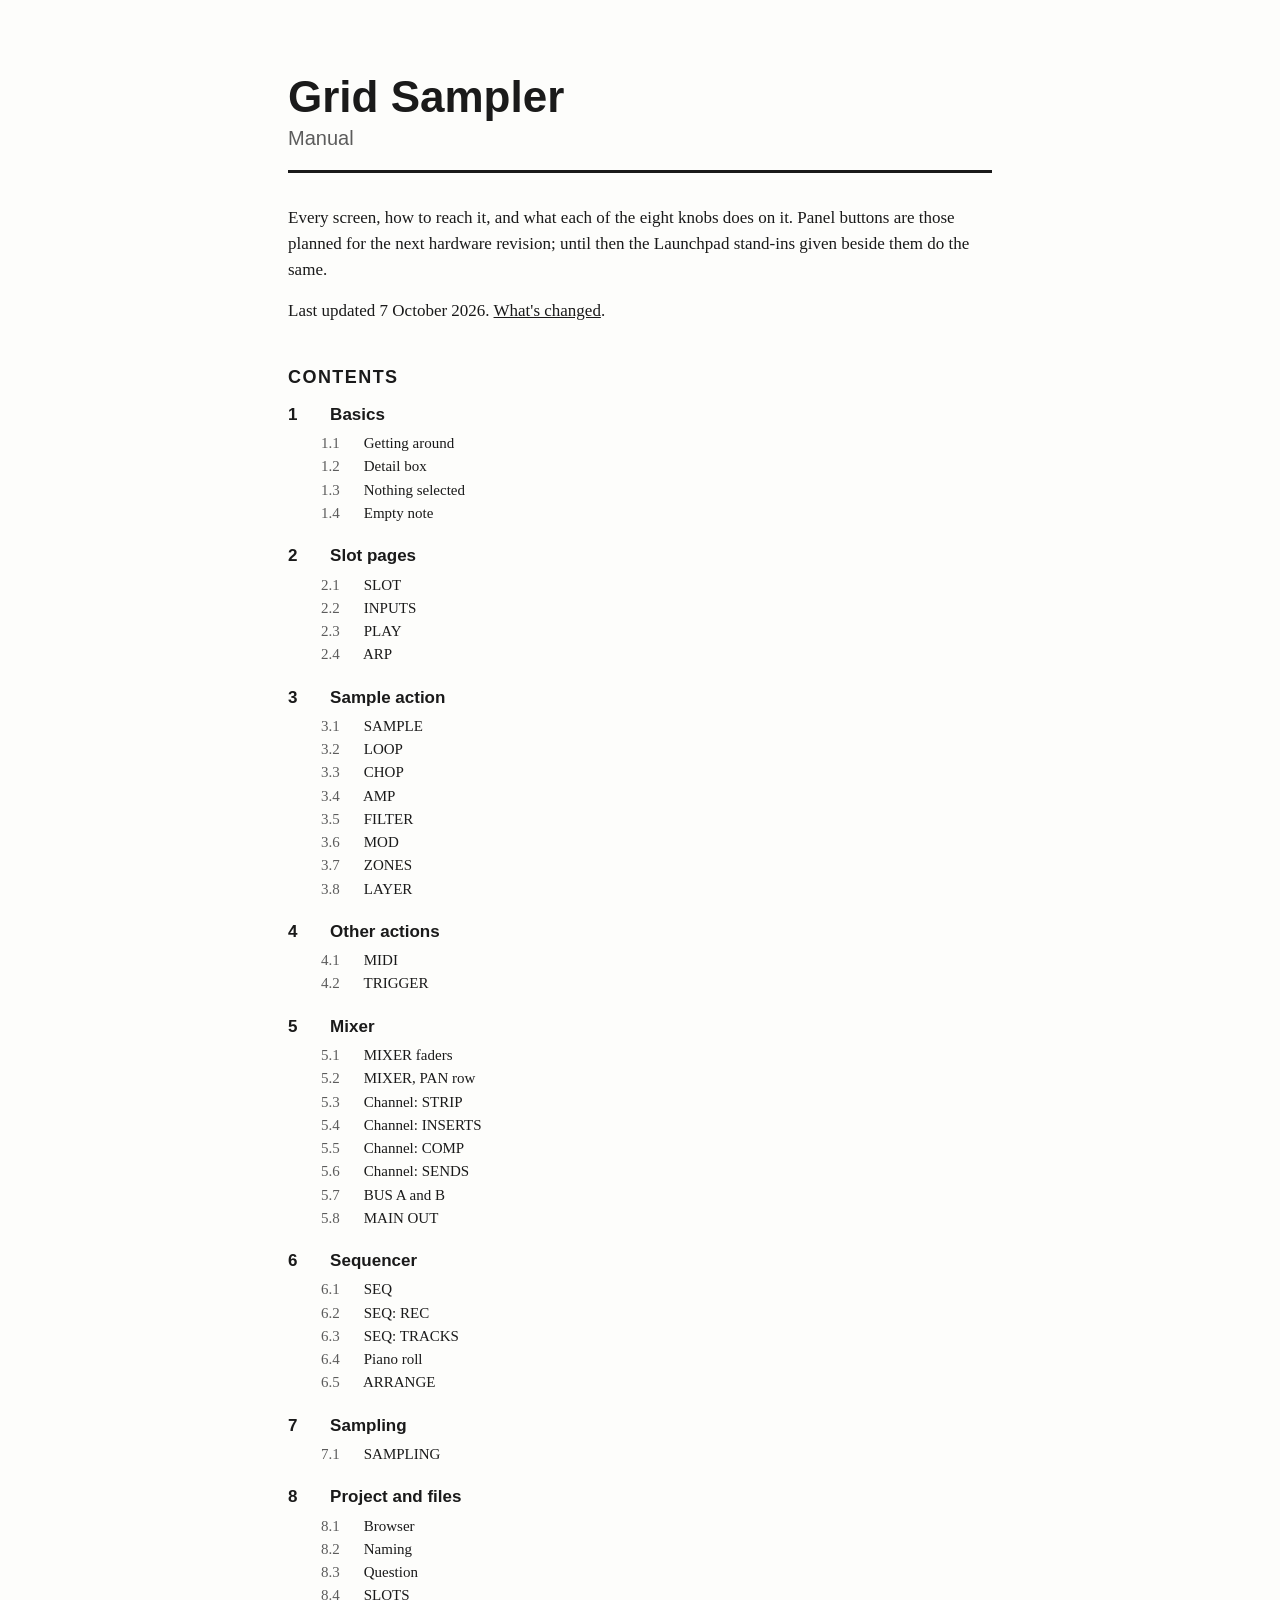
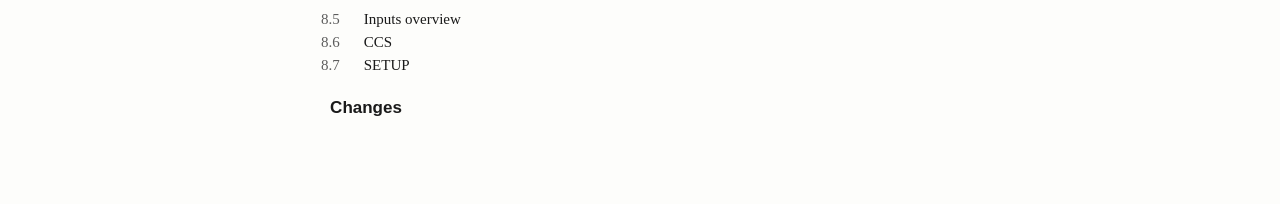
==== index.html @ 5d08d22e "Update knob tables and screenshots for the new layout" ====
<!doctype html>
<html lang="en">
<head>
<meta charset="utf-8">
<meta name="viewport" content="width=device-width, initial-scale=1">
<title>Grid Sampler manual</title>
<link rel="stylesheet" href="manual.css">
</head>
<body>
<main class="title-page">
<h1>Grid Sampler</h1>
<p class="subtitle">Manual</p>
<p>Every screen, how to reach it, and what each of the eight knobs does on it. Panel buttons are those planned for the next hardware revision; until then the Launchpad stand-ins given beside them do the same.</p>
<p>Last updated 7 October 2026. <a href="changes.html">What's changed</a>.</p>
<h2>Contents</h2>
<ol class="contents"><li><a class="chapter" href="basics.html"><span class="num">1</span> Basics</a><ol><li><a href="basics.html#getting-around"><span class="num">1.1</span> Getting around</a></li><li><a href="basics.html#detail-box"><span class="num">1.2</span> Detail box</a></li><li><a href="basics.html#start"><span class="num">1.3</span> Nothing selected</a></li><li><a href="basics.html#empty-note"><span class="num">1.4</span> Empty note</a></li></ol></li><li><a class="chapter" href="slot-pages.html"><span class="num">2</span> Slot pages</a><ol><li><a href="slot-pages.html#sample-slot"><span class="num">2.1</span> SLOT</a></li><li><a href="slot-pages.html#sample-inputs"><span class="num">2.2</span> INPUTS</a></li><li><a href="slot-pages.html#sample-play"><span class="num">2.3</span> PLAY</a></li><li><a href="slot-pages.html#sample-arp"><span class="num">2.4</span> ARP</a></li></ol></li><li><a class="chapter" href="sample-action.html"><span class="num">3</span> Sample action</a><ol><li><a href="sample-action.html#sample-sample"><span class="num">3.1</span> SAMPLE</a></li><li><a href="sample-action.html#sample-loop"><span class="num">3.2</span> LOOP</a></li><li><a href="sample-action.html#sample-chop"><span class="num">3.3</span> CHOP</a></li><li><a href="sample-action.html#sample-amp"><span class="num">3.4</span> AMP</a></li><li><a href="sample-action.html#sample-filter"><span class="num">3.5</span> FILTER</a></li><li><a href="sample-action.html#sample-mod"><span class="num">3.6</span> MOD</a></li><li><a href="sample-action.html#sample-zones"><span class="num">3.7</span> ZONES</a></li><li><a href="sample-action.html#sample-layer"><span class="num">3.8</span> LAYER</a></li></ol></li><li><a class="chapter" href="other-actions.html"><span class="num">4</span> Other actions</a><ol><li><a href="other-actions.html#midi-midi"><span class="num">4.1</span> MIDI</a></li><li><a href="other-actions.html#trigger-trigger"><span class="num">4.2</span> TRIGGER</a></li></ol></li><li><a class="chapter" href="mixer.html"><span class="num">5</span> Mixer</a><ol><li><a href="mixer.html#mixer-level"><span class="num">5.1</span> MIXER faders</a></li><li><a href="mixer.html#mixer-pan"><span class="num">5.2</span> MIXER, PAN row</a></li><li><a href="mixer.html#channel-strip"><span class="num">5.3</span> Channel: STRIP</a></li><li><a href="mixer.html#channel-inserts"><span class="num">5.4</span> Channel: INSERTS</a></li><li><a href="mixer.html#channel-comp"><span class="num">5.5</span> Channel: COMP</a></li><li><a href="mixer.html#channel-sends"><span class="num">5.6</span> Channel: SENDS</a></li><li><a href="mixer.html#channel-bus-a"><span class="num">5.7</span> BUS A and B</a></li><li><a href="mixer.html#channel-main-out"><span class="num">5.8</span> MAIN OUT</a></li></ol></li><li><a class="chapter" href="sequencer.html"><span class="num">6</span> Sequencer</a><ol><li><a href="sequencer.html#seq-seq"><span class="num">6.1</span> SEQ</a></li><li><a href="sequencer.html#seq-rec"><span class="num">6.2</span> SEQ: REC</a></li><li><a href="sequencer.html#seq-tracks"><span class="num">6.3</span> SEQ: TRACKS</a></li><li><a href="sequencer.html#roll"><span class="num">6.4</span> Piano roll</a></li><li><a href="sequencer.html#arrange"><span class="num">6.5</span> ARRANGE</a></li></ol></li><li><a class="chapter" href="sampling.html"><span class="num">7</span> Sampling</a><ol><li><a href="sampling.html#sampling"><span class="num">7.1</span> SAMPLING</a></li></ol></li><li><a class="chapter" href="project-and-files.html"><span class="num">8</span> Project and files</a><ol><li><a href="project-and-files.html#browser"><span class="num">8.1</span> Browser</a></li><li><a href="project-and-files.html#naming"><span class="num">8.2</span> Naming</a></li><li><a href="project-and-files.html#confirm"><span class="num">8.3</span> Question</a></li><li><a href="project-and-files.html#slots"><span class="num">8.4</span> SLOTS</a></li><li><a href="project-and-files.html#overview"><span class="num">8.5</span> Inputs overview</a></li><li><a href="project-and-files.html#ccs"><span class="num">8.6</span> CCS</a></li><li><a href="project-and-files.html#setup"><span class="num">8.7</span> SETUP</a></li></ol></li><li><a class="chapter" href="changes.html"><span class="num"></span> Changes</a></li></ol>
</main>
</body>
</html>
---- manual.css ----
/* Set like a printed hardware manual: serif text, sans headings, ruled tables, framed figures. */
:root {
  --ink: #1a1a1a;
  --grey: #5c5c5c;
  --rule: #1a1a1a;
  --light-rule: #c8c8c8;
  --paper: #fdfdfb;
  --serif: Charter, "Bitstream Charter", "Iowan Old Style", "Palatino Linotype", Georgia, serif;
  --sans: "Helvetica Neue", Helvetica, Arial, sans-serif;
  color-scheme: light;
}

html { background: var(--paper); color: var(--ink); }
body {
  margin: 0 auto;
  max-width: 44rem;
  padding: 24px 16px 64px;
  font-family: var(--serif);
  font-size: 17px;
  line-height: 1.55;
}

a { color: inherit; }
h1, h2, .running, .chapter-no, .subtitle, figcaption, table, .pager, .access, .note { font-family: var(--sans); }

.running {
  display: flex;
  justify-content: space-between;
  font-size: 13px;
  color: var(--grey);
  border-bottom: 1px solid var(--light-rule);
  padding-bottom: 6px;
  margin-bottom: 48px;
}
.running a { text-decoration: none; }
.running a:hover { text-decoration: underline; }

.chapter-no {
  margin: 0;
  font-size: 14px;
  text-transform: uppercase;
  letter-spacing: 0.08em;
  color: var(--grey);
}
h1 {
  margin: 4px 0 20px;
  font-size: 34px;
  line-height: 1.15;
  border-bottom: 3px solid var(--rule);
  padding-bottom: 10px;
}
.chapter-toc { list-style: none; padding: 0; margin: 0 0 40px; font-size: 15px; columns: 2 14rem; }
.chapter-toc a { text-decoration: none; }
.chapter-toc a:hover { text-decoration: underline; }

section { margin-top: 56px; }
h2 {
  font-size: 22px;
  margin: 0 0 6px;
  border-bottom: 1px solid var(--rule);
  padding-bottom: 4px;
}
h2 .num { font-weight: 400; margin-right: 0.4em; }

.access { margin: 0 0 18px; font-size: 14px; color: var(--grey); }

p { margin: 0 0 14px; hyphens: auto; }

figure { margin: 22px 0 24px; }
figure img {
  display: block;
  width: 100%;
  max-width: 480px;
  height: auto;
  image-rendering: pixelated;
  border: 1px solid var(--ink);
  padding: 6px;
  background: #000;
}
figcaption { font-size: 13px; color: var(--grey); margin-top: 6px; }

.table { overflow-x: auto; margin: 22px 0 8px; }
table { border-collapse: collapse; width: 100%; font-size: 14px; line-height: 1.4; }
thead th { text-align: left; font-weight: 700; border-top: 2px solid var(--rule); border-bottom: 1px solid var(--rule); padding: 6px 12px 6px 0; }
td { vertical-align: top; padding: 6px 12px 6px 0; border-bottom: 1px solid var(--light-rule); }
tbody tr:last-child td { border-bottom: 2px solid var(--rule); }
table.knobs td:first-child { width: 2.5em; }
table.knobs td:nth-child(2) { white-space: nowrap; font-weight: 700; }
.note { font-size: 13px; color: var(--grey); }

.pager {
  display: flex;
  justify-content: space-between;
  gap: 16px;
  margin-top: 64px;
  padding-top: 10px;
  border-top: 1px solid var(--light-rule);
  font-size: 14px;
}

.title-page h1 { font-size: 44px; border: 0; margin: 48px 0 0; padding: 0; }
.subtitle { font-size: 20px; color: var(--grey); margin: 0 0 32px; border-bottom: 3px solid var(--rule); padding-bottom: 16px; }
.title-page h2 { border: 0; margin-top: 40px; font-size: 18px; text-transform: uppercase; letter-spacing: 0.08em; }
.contents, .contents ol { list-style: none; padding: 0; margin: 0; }
.contents > li { margin: 0 0 18px; }
.contents .chapter { font-family: var(--sans); font-weight: 700; text-decoration: none; font-size: 17px; }
.contents ol { margin: 4px 0 0 2.2em; font-size: 15px; }
.contents ol a { text-decoration: none; }
.contents a:hover { text-decoration: underline; }
.contents .num { display: inline-block; min-width: 2.2em; font-variant-numeric: tabular-nums; }
.contents ol .num { min-width: 2.6em; color: var(--grey); }

main > section > ul { margin: 0; padding-left: 1.2em; }
main > section > ul li { margin-bottom: 8px; }

@media print {
  html { background: #fff; }
  .running, .pager, .chapter-toc { display: none; }
  section { break-inside: avoid-page; }
  a { text-decoration: none; }
}
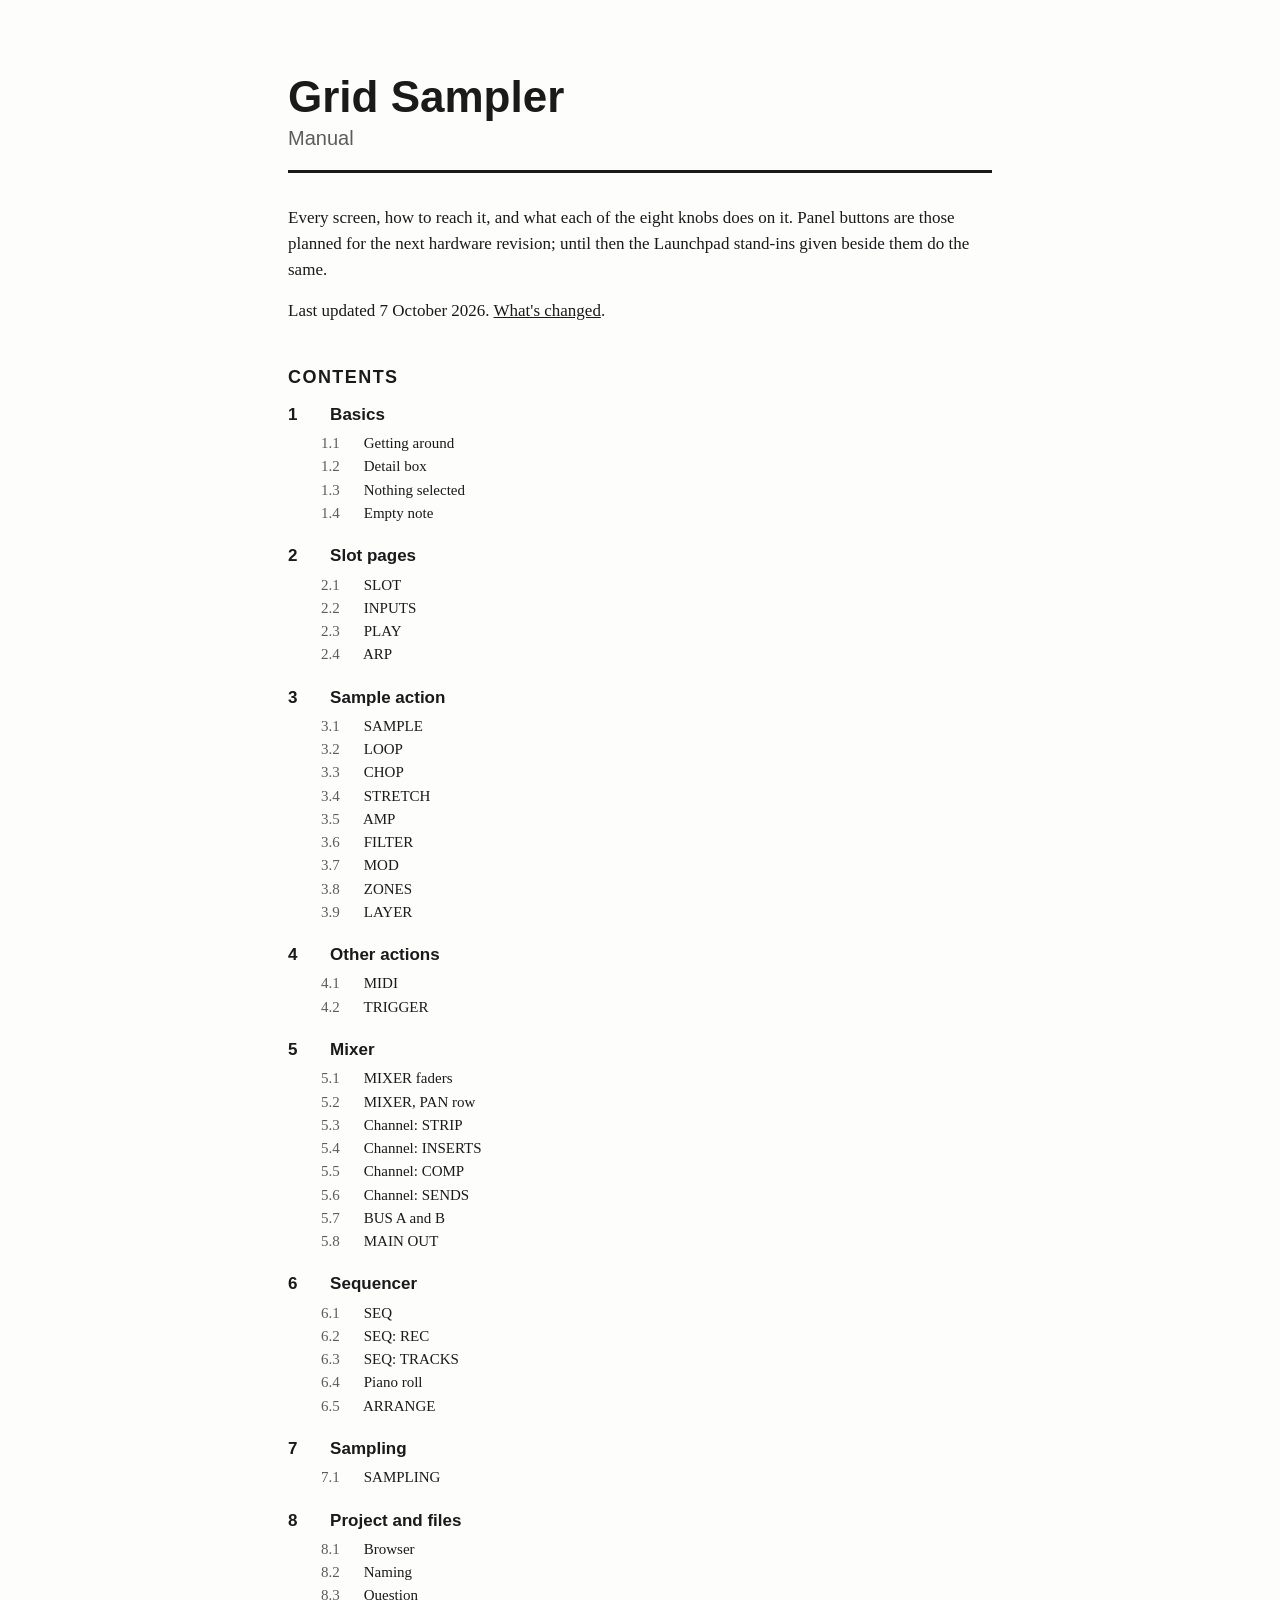
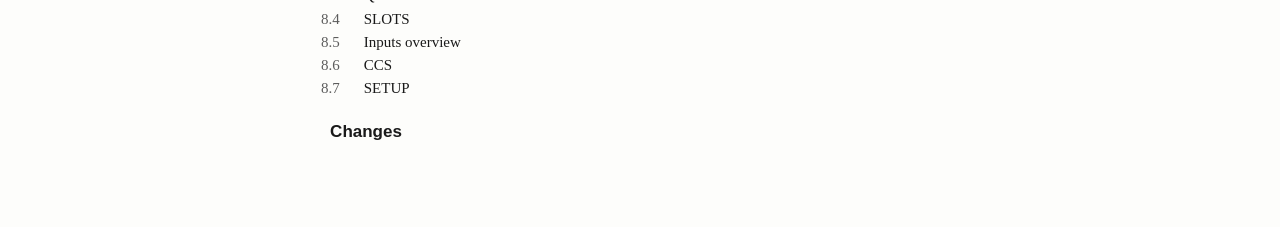
==== commit ee1ebb9f: "Add STRETCH and the latest changes" ====
--- a/index.html
+++ b/index.html
@@ -13,7 +13,7 @@
 <p>Every screen, how to reach it, and what each of the eight knobs does on it. Panel buttons are those planned for the next hardware revision; until then the Launchpad stand-ins given beside them do the same.</p>
 <p>Last updated 7 October 2026. <a href="changes.html">What's changed</a>.</p>
 <h2>Contents</h2>
-<ol class="contents"><li><a class="chapter" href="basics.html"><span class="num">1</span> Basics</a><ol><li><a href="basics.html#getting-around"><span class="num">1.1</span> Getting around</a></li><li><a href="basics.html#detail-box"><span class="num">1.2</span> Detail box</a></li><li><a href="basics.html#start"><span class="num">1.3</span> Nothing selected</a></li><li><a href="basics.html#empty-note"><span class="num">1.4</span> Empty note</a></li></ol></li><li><a class="chapter" href="slot-pages.html"><span class="num">2</span> Slot pages</a><ol><li><a href="slot-pages.html#sample-slot"><span class="num">2.1</span> SLOT</a></li><li><a href="slot-pages.html#sample-inputs"><span class="num">2.2</span> INPUTS</a></li><li><a href="slot-pages.html#sample-play"><span class="num">2.3</span> PLAY</a></li><li><a href="slot-pages.html#sample-arp"><span class="num">2.4</span> ARP</a></li></ol></li><li><a class="chapter" href="sample-action.html"><span class="num">3</span> Sample action</a><ol><li><a href="sample-action.html#sample-sample"><span class="num">3.1</span> SAMPLE</a></li><li><a href="sample-action.html#sample-loop"><span class="num">3.2</span> LOOP</a></li><li><a href="sample-action.html#sample-chop"><span class="num">3.3</span> CHOP</a></li><li><a href="sample-action.html#sample-amp"><span class="num">3.4</span> AMP</a></li><li><a href="sample-action.html#sample-filter"><span class="num">3.5</span> FILTER</a></li><li><a href="sample-action.html#sample-mod"><span class="num">3.6</span> MOD</a></li><li><a href="sample-action.html#sample-zones"><span class="num">3.7</span> ZONES</a></li><li><a href="sample-action.html#sample-layer"><span class="num">3.8</span> LAYER</a></li></ol></li><li><a class="chapter" href="other-actions.html"><span class="num">4</span> Other actions</a><ol><li><a href="other-actions.html#midi-midi"><span class="num">4.1</span> MIDI</a></li><li><a href="other-actions.html#trigger-trigger"><span class="num">4.2</span> TRIGGER</a></li></ol></li><li><a class="chapter" href="mixer.html"><span class="num">5</span> Mixer</a><ol><li><a href="mixer.html#mixer-level"><span class="num">5.1</span> MIXER faders</a></li><li><a href="mixer.html#mixer-pan"><span class="num">5.2</span> MIXER, PAN row</a></li><li><a href="mixer.html#channel-strip"><span class="num">5.3</span> Channel: STRIP</a></li><li><a href="mixer.html#channel-inserts"><span class="num">5.4</span> Channel: INSERTS</a></li><li><a href="mixer.html#channel-comp"><span class="num">5.5</span> Channel: COMP</a></li><li><a href="mixer.html#channel-sends"><span class="num">5.6</span> Channel: SENDS</a></li><li><a href="mixer.html#channel-bus-a"><span class="num">5.7</span> BUS A and B</a></li><li><a href="mixer.html#channel-main-out"><span class="num">5.8</span> MAIN OUT</a></li></ol></li><li><a class="chapter" href="sequencer.html"><span class="num">6</span> Sequencer</a><ol><li><a href="sequencer.html#seq-seq"><span class="num">6.1</span> SEQ</a></li><li><a href="sequencer.html#seq-rec"><span class="num">6.2</span> SEQ: REC</a></li><li><a href="sequencer.html#seq-tracks"><span class="num">6.3</span> SEQ: TRACKS</a></li><li><a href="sequencer.html#roll"><span class="num">6.4</span> Piano roll</a></li><li><a href="sequencer.html#arrange"><span class="num">6.5</span> ARRANGE</a></li></ol></li><li><a class="chapter" href="sampling.html"><span class="num">7</span> Sampling</a><ol><li><a href="sampling.html#sampling"><span class="num">7.1</span> SAMPLING</a></li></ol></li><li><a class="chapter" href="project-and-files.html"><span class="num">8</span> Project and files</a><ol><li><a href="project-and-files.html#browser"><span class="num">8.1</span> Browser</a></li><li><a href="project-and-files.html#naming"><span class="num">8.2</span> Naming</a></li><li><a href="project-and-files.html#confirm"><span class="num">8.3</span> Question</a></li><li><a href="project-and-files.html#slots"><span class="num">8.4</span> SLOTS</a></li><li><a href="project-and-files.html#overview"><span class="num">8.5</span> Inputs overview</a></li><li><a href="project-and-files.html#ccs"><span class="num">8.6</span> CCS</a></li><li><a href="project-and-files.html#setup"><span class="num">8.7</span> SETUP</a></li></ol></li><li><a class="chapter" href="changes.html"><span class="num"></span> Changes</a></li></ol>
+<ol class="contents"><li><a class="chapter" href="basics.html"><span class="num">1</span> Basics</a><ol><li><a href="basics.html#getting-around"><span class="num">1.1</span> Getting around</a></li><li><a href="basics.html#detail-box"><span class="num">1.2</span> Detail box</a></li><li><a href="basics.html#start"><span class="num">1.3</span> Nothing selected</a></li><li><a href="basics.html#empty-note"><span class="num">1.4</span> Empty note</a></li></ol></li><li><a class="chapter" href="slot-pages.html"><span class="num">2</span> Slot pages</a><ol><li><a href="slot-pages.html#sample-slot"><span class="num">2.1</span> SLOT</a></li><li><a href="slot-pages.html#sample-inputs"><span class="num">2.2</span> INPUTS</a></li><li><a href="slot-pages.html#sample-play"><span class="num">2.3</span> PLAY</a></li><li><a href="slot-pages.html#sample-arp"><span class="num">2.4</span> ARP</a></li></ol></li><li><a class="chapter" href="sample-action.html"><span class="num">3</span> Sample action</a><ol><li><a href="sample-action.html#sample-sample"><span class="num">3.1</span> SAMPLE</a></li><li><a href="sample-action.html#sample-loop"><span class="num">3.2</span> LOOP</a></li><li><a href="sample-action.html#sample-chop"><span class="num">3.3</span> CHOP</a></li><li><a href="sample-action.html#sample-stretch"><span class="num">3.4</span> STRETCH</a></li><li><a href="sample-action.html#sample-amp"><span class="num">3.5</span> AMP</a></li><li><a href="sample-action.html#sample-filter"><span class="num">3.6</span> FILTER</a></li><li><a href="sample-action.html#sample-mod"><span class="num">3.7</span> MOD</a></li><li><a href="sample-action.html#sample-zones"><span class="num">3.8</span> ZONES</a></li><li><a href="sample-action.html#sample-layer"><span class="num">3.9</span> LAYER</a></li></ol></li><li><a class="chapter" href="other-actions.html"><span class="num">4</span> Other actions</a><ol><li><a href="other-actions.html#midi-midi"><span class="num">4.1</span> MIDI</a></li><li><a href="other-actions.html#trigger-trigger"><span class="num">4.2</span> TRIGGER</a></li></ol></li><li><a class="chapter" href="mixer.html"><span class="num">5</span> Mixer</a><ol><li><a href="mixer.html#mixer-level"><span class="num">5.1</span> MIXER faders</a></li><li><a href="mixer.html#mixer-pan"><span class="num">5.2</span> MIXER, PAN row</a></li><li><a href="mixer.html#channel-strip"><span class="num">5.3</span> Channel: STRIP</a></li><li><a href="mixer.html#channel-inserts"><span class="num">5.4</span> Channel: INSERTS</a></li><li><a href="mixer.html#channel-comp"><span class="num">5.5</span> Channel: COMP</a></li><li><a href="mixer.html#channel-sends"><span class="num">5.6</span> Channel: SENDS</a></li><li><a href="mixer.html#channel-bus-a"><span class="num">5.7</span> BUS A and B</a></li><li><a href="mixer.html#channel-main-out"><span class="num">5.8</span> MAIN OUT</a></li></ol></li><li><a class="chapter" href="sequencer.html"><span class="num">6</span> Sequencer</a><ol><li><a href="sequencer.html#seq-seq"><span class="num">6.1</span> SEQ</a></li><li><a href="sequencer.html#seq-rec"><span class="num">6.2</span> SEQ: REC</a></li><li><a href="sequencer.html#seq-tracks"><span class="num">6.3</span> SEQ: TRACKS</a></li><li><a href="sequencer.html#roll"><span class="num">6.4</span> Piano roll</a></li><li><a href="sequencer.html#arrange"><span class="num">6.5</span> ARRANGE</a></li></ol></li><li><a class="chapter" href="sampling.html"><span class="num">7</span> Sampling</a><ol><li><a href="sampling.html#sampling"><span class="num">7.1</span> SAMPLING</a></li></ol></li><li><a class="chapter" href="project-and-files.html"><span class="num">8</span> Project and files</a><ol><li><a href="project-and-files.html#browser"><span class="num">8.1</span> Browser</a></li><li><a href="project-and-files.html#naming"><span class="num">8.2</span> Naming</a></li><li><a href="project-and-files.html#confirm"><span class="num">8.3</span> Question</a></li><li><a href="project-and-files.html#slots"><span class="num">8.4</span> SLOTS</a></li><li><a href="project-and-files.html#overview"><span class="num">8.5</span> Inputs overview</a></li><li><a href="project-and-files.html#ccs"><span class="num">8.6</span> CCS</a></li><li><a href="project-and-files.html#setup"><span class="num">8.7</span> SETUP</a></li></ol></li><li><a class="chapter" href="changes.html"><span class="num"></span> Changes</a></li></ol>
 </main>
 </body>
 </html>
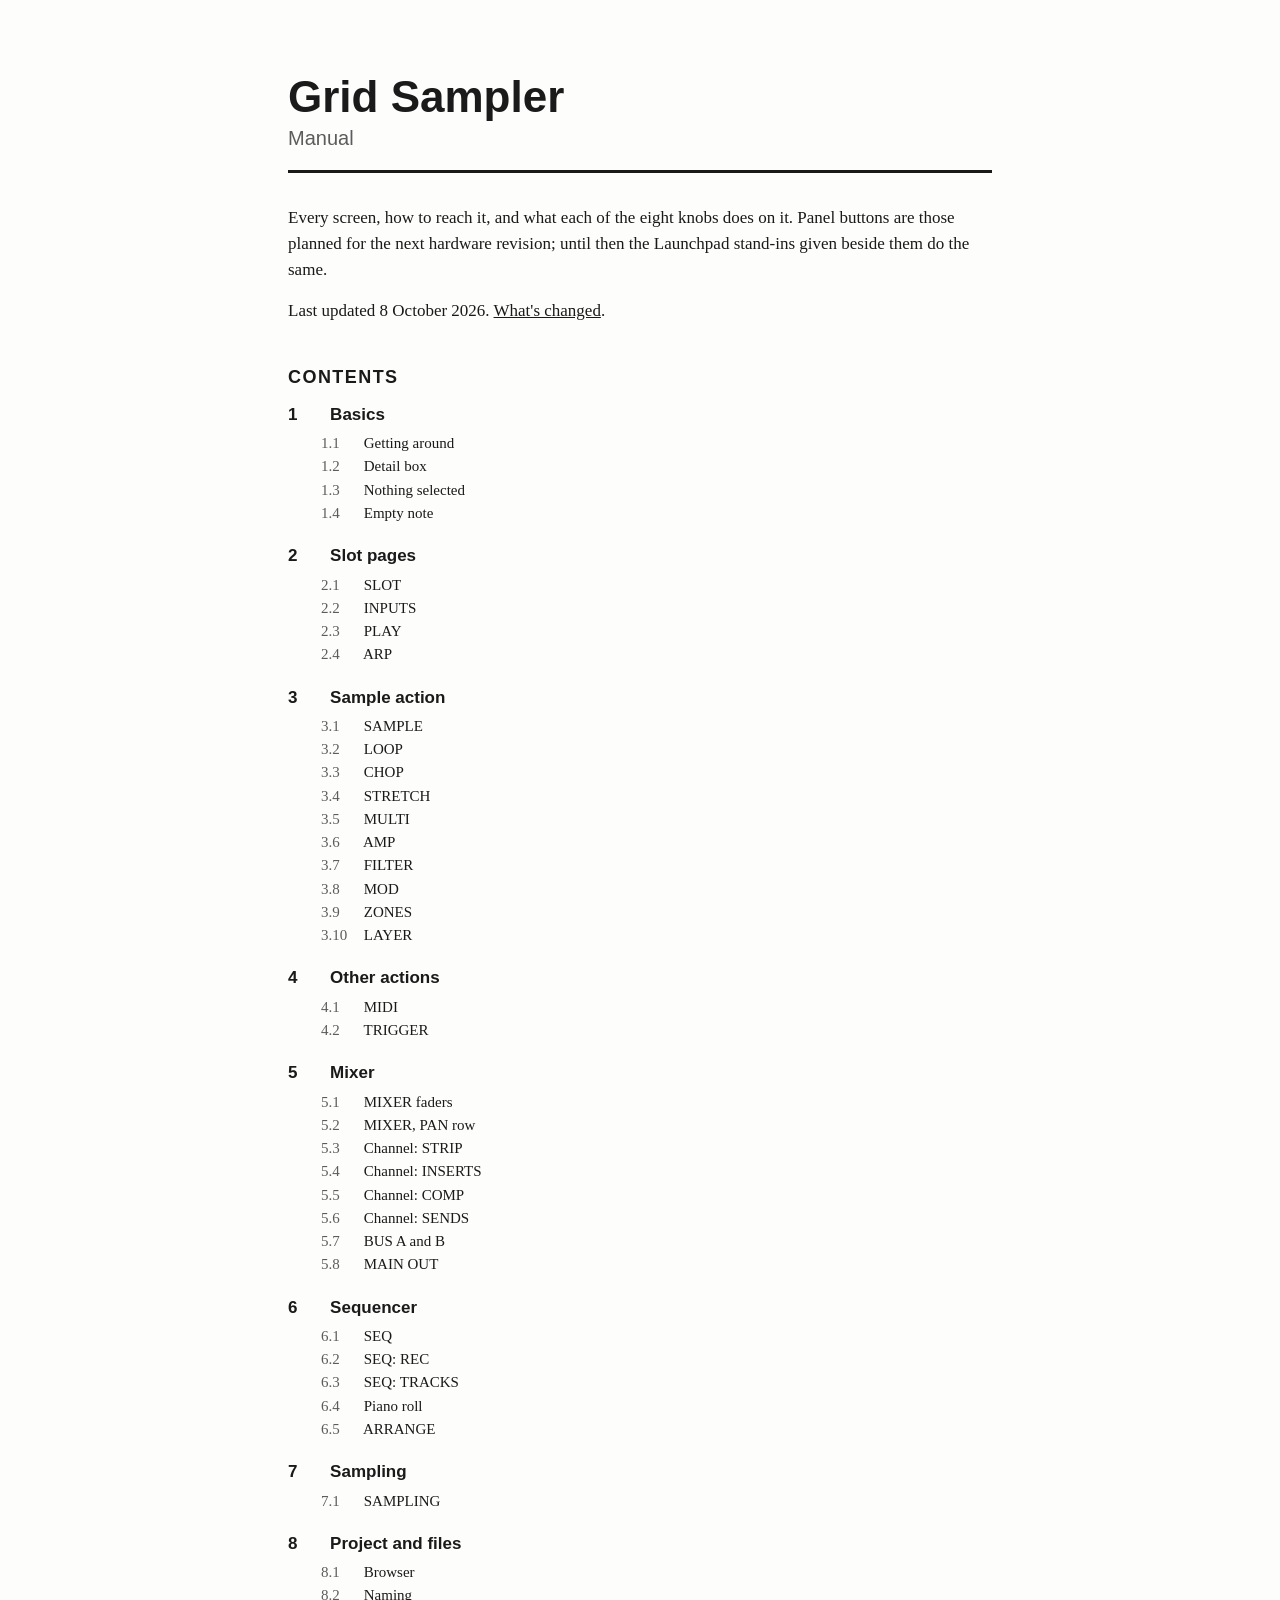
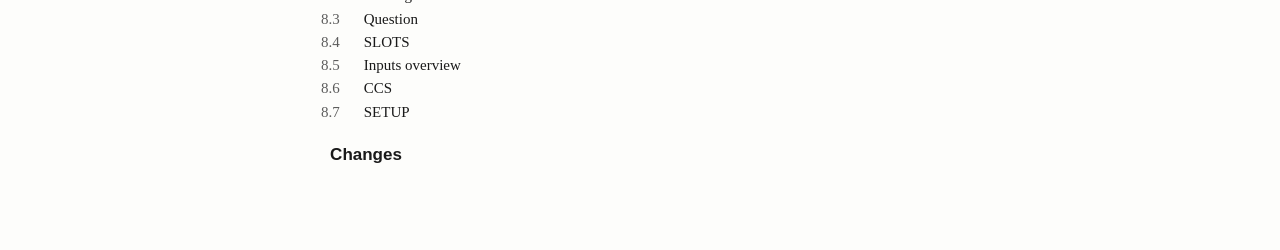
==== commit f847f981: "Add MULTI and the header page bar" ====
--- a/index.html
+++ b/index.html
@@ -11,9 +11,9 @@
 <h1>Grid Sampler</h1>
 <p class="subtitle">Manual</p>
 <p>Every screen, how to reach it, and what each of the eight knobs does on it. Panel buttons are those planned for the next hardware revision; until then the Launchpad stand-ins given beside them do the same.</p>
-<p>Last updated 7 October 2026. <a href="changes.html">What's changed</a>.</p>
+<p>Last updated 8 October 2026. <a href="changes.html">What's changed</a>.</p>
 <h2>Contents</h2>
-<ol class="contents"><li><a class="chapter" href="basics.html"><span class="num">1</span> Basics</a><ol><li><a href="basics.html#getting-around"><span class="num">1.1</span> Getting around</a></li><li><a href="basics.html#detail-box"><span class="num">1.2</span> Detail box</a></li><li><a href="basics.html#start"><span class="num">1.3</span> Nothing selected</a></li><li><a href="basics.html#empty-note"><span class="num">1.4</span> Empty note</a></li></ol></li><li><a class="chapter" href="slot-pages.html"><span class="num">2</span> Slot pages</a><ol><li><a href="slot-pages.html#sample-slot"><span class="num">2.1</span> SLOT</a></li><li><a href="slot-pages.html#sample-inputs"><span class="num">2.2</span> INPUTS</a></li><li><a href="slot-pages.html#sample-play"><span class="num">2.3</span> PLAY</a></li><li><a href="slot-pages.html#sample-arp"><span class="num">2.4</span> ARP</a></li></ol></li><li><a class="chapter" href="sample-action.html"><span class="num">3</span> Sample action</a><ol><li><a href="sample-action.html#sample-sample"><span class="num">3.1</span> SAMPLE</a></li><li><a href="sample-action.html#sample-loop"><span class="num">3.2</span> LOOP</a></li><li><a href="sample-action.html#sample-chop"><span class="num">3.3</span> CHOP</a></li><li><a href="sample-action.html#sample-stretch"><span class="num">3.4</span> STRETCH</a></li><li><a href="sample-action.html#sample-amp"><span class="num">3.5</span> AMP</a></li><li><a href="sample-action.html#sample-filter"><span class="num">3.6</span> FILTER</a></li><li><a href="sample-action.html#sample-mod"><span class="num">3.7</span> MOD</a></li><li><a href="sample-action.html#sample-zones"><span class="num">3.8</span> ZONES</a></li><li><a href="sample-action.html#sample-layer"><span class="num">3.9</span> LAYER</a></li></ol></li><li><a class="chapter" href="other-actions.html"><span class="num">4</span> Other actions</a><ol><li><a href="other-actions.html#midi-midi"><span class="num">4.1</span> MIDI</a></li><li><a href="other-actions.html#trigger-trigger"><span class="num">4.2</span> TRIGGER</a></li></ol></li><li><a class="chapter" href="mixer.html"><span class="num">5</span> Mixer</a><ol><li><a href="mixer.html#mixer-level"><span class="num">5.1</span> MIXER faders</a></li><li><a href="mixer.html#mixer-pan"><span class="num">5.2</span> MIXER, PAN row</a></li><li><a href="mixer.html#channel-strip"><span class="num">5.3</span> Channel: STRIP</a></li><li><a href="mixer.html#channel-inserts"><span class="num">5.4</span> Channel: INSERTS</a></li><li><a href="mixer.html#channel-comp"><span class="num">5.5</span> Channel: COMP</a></li><li><a href="mixer.html#channel-sends"><span class="num">5.6</span> Channel: SENDS</a></li><li><a href="mixer.html#channel-bus-a"><span class="num">5.7</span> BUS A and B</a></li><li><a href="mixer.html#channel-main-out"><span class="num">5.8</span> MAIN OUT</a></li></ol></li><li><a class="chapter" href="sequencer.html"><span class="num">6</span> Sequencer</a><ol><li><a href="sequencer.html#seq-seq"><span class="num">6.1</span> SEQ</a></li><li><a href="sequencer.html#seq-rec"><span class="num">6.2</span> SEQ: REC</a></li><li><a href="sequencer.html#seq-tracks"><span class="num">6.3</span> SEQ: TRACKS</a></li><li><a href="sequencer.html#roll"><span class="num">6.4</span> Piano roll</a></li><li><a href="sequencer.html#arrange"><span class="num">6.5</span> ARRANGE</a></li></ol></li><li><a class="chapter" href="sampling.html"><span class="num">7</span> Sampling</a><ol><li><a href="sampling.html#sampling"><span class="num">7.1</span> SAMPLING</a></li></ol></li><li><a class="chapter" href="project-and-files.html"><span class="num">8</span> Project and files</a><ol><li><a href="project-and-files.html#browser"><span class="num">8.1</span> Browser</a></li><li><a href="project-and-files.html#naming"><span class="num">8.2</span> Naming</a></li><li><a href="project-and-files.html#confirm"><span class="num">8.3</span> Question</a></li><li><a href="project-and-files.html#slots"><span class="num">8.4</span> SLOTS</a></li><li><a href="project-and-files.html#overview"><span class="num">8.5</span> Inputs overview</a></li><li><a href="project-and-files.html#ccs"><span class="num">8.6</span> CCS</a></li><li><a href="project-and-files.html#setup"><span class="num">8.7</span> SETUP</a></li></ol></li><li><a class="chapter" href="changes.html"><span class="num"></span> Changes</a></li></ol>
+<ol class="contents"><li><a class="chapter" href="basics.html"><span class="num">1</span> Basics</a><ol><li><a href="basics.html#getting-around"><span class="num">1.1</span> Getting around</a></li><li><a href="basics.html#detail-box"><span class="num">1.2</span> Detail box</a></li><li><a href="basics.html#start"><span class="num">1.3</span> Nothing selected</a></li><li><a href="basics.html#empty-note"><span class="num">1.4</span> Empty note</a></li></ol></li><li><a class="chapter" href="slot-pages.html"><span class="num">2</span> Slot pages</a><ol><li><a href="slot-pages.html#sample-slot"><span class="num">2.1</span> SLOT</a></li><li><a href="slot-pages.html#sample-inputs"><span class="num">2.2</span> INPUTS</a></li><li><a href="slot-pages.html#sample-play"><span class="num">2.3</span> PLAY</a></li><li><a href="slot-pages.html#sample-arp"><span class="num">2.4</span> ARP</a></li></ol></li><li><a class="chapter" href="sample-action.html"><span class="num">3</span> Sample action</a><ol><li><a href="sample-action.html#sample-sample"><span class="num">3.1</span> SAMPLE</a></li><li><a href="sample-action.html#sample-loop"><span class="num">3.2</span> LOOP</a></li><li><a href="sample-action.html#sample-chop"><span class="num">3.3</span> CHOP</a></li><li><a href="sample-action.html#sample-stretch"><span class="num">3.4</span> STRETCH</a></li><li><a href="sample-action.html#sample-multi"><span class="num">3.5</span> MULTI</a></li><li><a href="sample-action.html#sample-amp"><span class="num">3.6</span> AMP</a></li><li><a href="sample-action.html#sample-filter"><span class="num">3.7</span> FILTER</a></li><li><a href="sample-action.html#sample-mod"><span class="num">3.8</span> MOD</a></li><li><a href="sample-action.html#sample-zones"><span class="num">3.9</span> ZONES</a></li><li><a href="sample-action.html#sample-layer"><span class="num">3.10</span> LAYER</a></li></ol></li><li><a class="chapter" href="other-actions.html"><span class="num">4</span> Other actions</a><ol><li><a href="other-actions.html#midi-midi"><span class="num">4.1</span> MIDI</a></li><li><a href="other-actions.html#trigger-trigger"><span class="num">4.2</span> TRIGGER</a></li></ol></li><li><a class="chapter" href="mixer.html"><span class="num">5</span> Mixer</a><ol><li><a href="mixer.html#mixer-level"><span class="num">5.1</span> MIXER faders</a></li><li><a href="mixer.html#mixer-pan"><span class="num">5.2</span> MIXER, PAN row</a></li><li><a href="mixer.html#channel-strip"><span class="num">5.3</span> Channel: STRIP</a></li><li><a href="mixer.html#channel-inserts"><span class="num">5.4</span> Channel: INSERTS</a></li><li><a href="mixer.html#channel-comp"><span class="num">5.5</span> Channel: COMP</a></li><li><a href="mixer.html#channel-sends"><span class="num">5.6</span> Channel: SENDS</a></li><li><a href="mixer.html#channel-bus-a"><span class="num">5.7</span> BUS A and B</a></li><li><a href="mixer.html#channel-main-out"><span class="num">5.8</span> MAIN OUT</a></li></ol></li><li><a class="chapter" href="sequencer.html"><span class="num">6</span> Sequencer</a><ol><li><a href="sequencer.html#seq-seq"><span class="num">6.1</span> SEQ</a></li><li><a href="sequencer.html#seq-rec"><span class="num">6.2</span> SEQ: REC</a></li><li><a href="sequencer.html#seq-tracks"><span class="num">6.3</span> SEQ: TRACKS</a></li><li><a href="sequencer.html#roll"><span class="num">6.4</span> Piano roll</a></li><li><a href="sequencer.html#arrange"><span class="num">6.5</span> ARRANGE</a></li></ol></li><li><a class="chapter" href="sampling.html"><span class="num">7</span> Sampling</a><ol><li><a href="sampling.html#sampling"><span class="num">7.1</span> SAMPLING</a></li></ol></li><li><a class="chapter" href="project-and-files.html"><span class="num">8</span> Project and files</a><ol><li><a href="project-and-files.html#browser"><span class="num">8.1</span> Browser</a></li><li><a href="project-and-files.html#naming"><span class="num">8.2</span> Naming</a></li><li><a href="project-and-files.html#confirm"><span class="num">8.3</span> Question</a></li><li><a href="project-and-files.html#slots"><span class="num">8.4</span> SLOTS</a></li><li><a href="project-and-files.html#overview"><span class="num">8.5</span> Inputs overview</a></li><li><a href="project-and-files.html#ccs"><span class="num">8.6</span> CCS</a></li><li><a href="project-and-files.html#setup"><span class="num">8.7</span> SETUP</a></li></ol></li><li><a class="chapter" href="changes.html"><span class="num"></span> Changes</a></li></ol>
 </main>
 </body>
 </html>
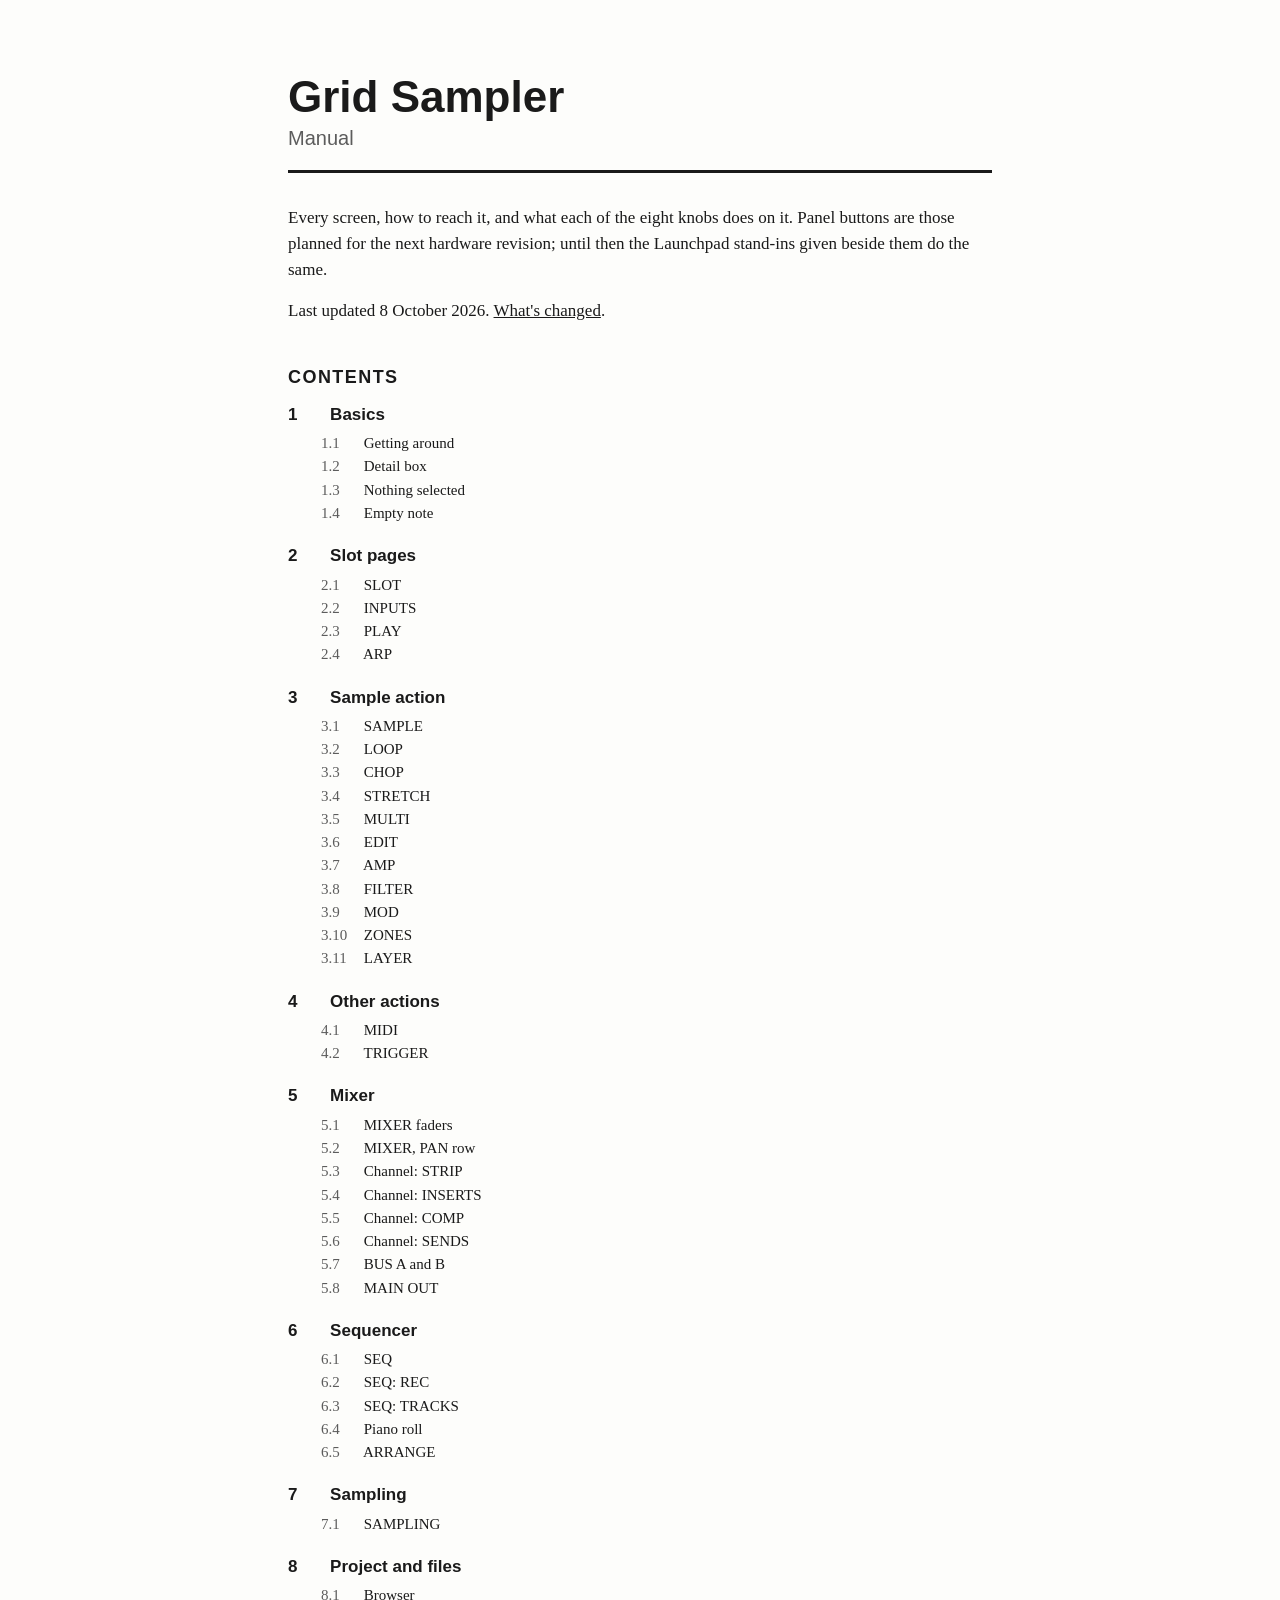
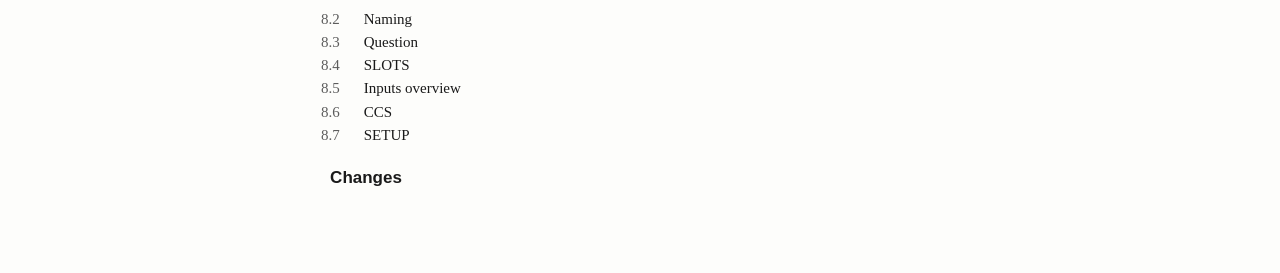
==== commit f7c9c51e: "Add the EDIT page" ====
--- a/index.html
+++ b/index.html
@@ -13,7 +13,7 @@
 <p>Every screen, how to reach it, and what each of the eight knobs does on it. Panel buttons are those planned for the next hardware revision; until then the Launchpad stand-ins given beside them do the same.</p>
 <p>Last updated 8 October 2026. <a href="changes.html">What's changed</a>.</p>
 <h2>Contents</h2>
-<ol class="contents"><li><a class="chapter" href="basics.html"><span class="num">1</span> Basics</a><ol><li><a href="basics.html#getting-around"><span class="num">1.1</span> Getting around</a></li><li><a href="basics.html#detail-box"><span class="num">1.2</span> Detail box</a></li><li><a href="basics.html#start"><span class="num">1.3</span> Nothing selected</a></li><li><a href="basics.html#empty-note"><span class="num">1.4</span> Empty note</a></li></ol></li><li><a class="chapter" href="slot-pages.html"><span class="num">2</span> Slot pages</a><ol><li><a href="slot-pages.html#sample-slot"><span class="num">2.1</span> SLOT</a></li><li><a href="slot-pages.html#sample-inputs"><span class="num">2.2</span> INPUTS</a></li><li><a href="slot-pages.html#sample-play"><span class="num">2.3</span> PLAY</a></li><li><a href="slot-pages.html#sample-arp"><span class="num">2.4</span> ARP</a></li></ol></li><li><a class="chapter" href="sample-action.html"><span class="num">3</span> Sample action</a><ol><li><a href="sample-action.html#sample-sample"><span class="num">3.1</span> SAMPLE</a></li><li><a href="sample-action.html#sample-loop"><span class="num">3.2</span> LOOP</a></li><li><a href="sample-action.html#sample-chop"><span class="num">3.3</span> CHOP</a></li><li><a href="sample-action.html#sample-stretch"><span class="num">3.4</span> STRETCH</a></li><li><a href="sample-action.html#sample-multi"><span class="num">3.5</span> MULTI</a></li><li><a href="sample-action.html#sample-amp"><span class="num">3.6</span> AMP</a></li><li><a href="sample-action.html#sample-filter"><span class="num">3.7</span> FILTER</a></li><li><a href="sample-action.html#sample-mod"><span class="num">3.8</span> MOD</a></li><li><a href="sample-action.html#sample-zones"><span class="num">3.9</span> ZONES</a></li><li><a href="sample-action.html#sample-layer"><span class="num">3.10</span> LAYER</a></li></ol></li><li><a class="chapter" href="other-actions.html"><span class="num">4</span> Other actions</a><ol><li><a href="other-actions.html#midi-midi"><span class="num">4.1</span> MIDI</a></li><li><a href="other-actions.html#trigger-trigger"><span class="num">4.2</span> TRIGGER</a></li></ol></li><li><a class="chapter" href="mixer.html"><span class="num">5</span> Mixer</a><ol><li><a href="mixer.html#mixer-level"><span class="num">5.1</span> MIXER faders</a></li><li><a href="mixer.html#mixer-pan"><span class="num">5.2</span> MIXER, PAN row</a></li><li><a href="mixer.html#channel-strip"><span class="num">5.3</span> Channel: STRIP</a></li><li><a href="mixer.html#channel-inserts"><span class="num">5.4</span> Channel: INSERTS</a></li><li><a href="mixer.html#channel-comp"><span class="num">5.5</span> Channel: COMP</a></li><li><a href="mixer.html#channel-sends"><span class="num">5.6</span> Channel: SENDS</a></li><li><a href="mixer.html#channel-bus-a"><span class="num">5.7</span> BUS A and B</a></li><li><a href="mixer.html#channel-main-out"><span class="num">5.8</span> MAIN OUT</a></li></ol></li><li><a class="chapter" href="sequencer.html"><span class="num">6</span> Sequencer</a><ol><li><a href="sequencer.html#seq-seq"><span class="num">6.1</span> SEQ</a></li><li><a href="sequencer.html#seq-rec"><span class="num">6.2</span> SEQ: REC</a></li><li><a href="sequencer.html#seq-tracks"><span class="num">6.3</span> SEQ: TRACKS</a></li><li><a href="sequencer.html#roll"><span class="num">6.4</span> Piano roll</a></li><li><a href="sequencer.html#arrange"><span class="num">6.5</span> ARRANGE</a></li></ol></li><li><a class="chapter" href="sampling.html"><span class="num">7</span> Sampling</a><ol><li><a href="sampling.html#sampling"><span class="num">7.1</span> SAMPLING</a></li></ol></li><li><a class="chapter" href="project-and-files.html"><span class="num">8</span> Project and files</a><ol><li><a href="project-and-files.html#browser"><span class="num">8.1</span> Browser</a></li><li><a href="project-and-files.html#naming"><span class="num">8.2</span> Naming</a></li><li><a href="project-and-files.html#confirm"><span class="num">8.3</span> Question</a></li><li><a href="project-and-files.html#slots"><span class="num">8.4</span> SLOTS</a></li><li><a href="project-and-files.html#overview"><span class="num">8.5</span> Inputs overview</a></li><li><a href="project-and-files.html#ccs"><span class="num">8.6</span> CCS</a></li><li><a href="project-and-files.html#setup"><span class="num">8.7</span> SETUP</a></li></ol></li><li><a class="chapter" href="changes.html"><span class="num"></span> Changes</a></li></ol>
+<ol class="contents"><li><a class="chapter" href="basics.html"><span class="num">1</span> Basics</a><ol><li><a href="basics.html#getting-around"><span class="num">1.1</span> Getting around</a></li><li><a href="basics.html#detail-box"><span class="num">1.2</span> Detail box</a></li><li><a href="basics.html#start"><span class="num">1.3</span> Nothing selected</a></li><li><a href="basics.html#empty-note"><span class="num">1.4</span> Empty note</a></li></ol></li><li><a class="chapter" href="slot-pages.html"><span class="num">2</span> Slot pages</a><ol><li><a href="slot-pages.html#sample-slot"><span class="num">2.1</span> SLOT</a></li><li><a href="slot-pages.html#sample-inputs"><span class="num">2.2</span> INPUTS</a></li><li><a href="slot-pages.html#sample-play"><span class="num">2.3</span> PLAY</a></li><li><a href="slot-pages.html#sample-arp"><span class="num">2.4</span> ARP</a></li></ol></li><li><a class="chapter" href="sample-action.html"><span class="num">3</span> Sample action</a><ol><li><a href="sample-action.html#sample-sample"><span class="num">3.1</span> SAMPLE</a></li><li><a href="sample-action.html#sample-loop"><span class="num">3.2</span> LOOP</a></li><li><a href="sample-action.html#sample-chop"><span class="num">3.3</span> CHOP</a></li><li><a href="sample-action.html#sample-stretch"><span class="num">3.4</span> STRETCH</a></li><li><a href="sample-action.html#sample-multi"><span class="num">3.5</span> MULTI</a></li><li><a href="sample-action.html#sample-edit"><span class="num">3.6</span> EDIT</a></li><li><a href="sample-action.html#sample-amp"><span class="num">3.7</span> AMP</a></li><li><a href="sample-action.html#sample-filter"><span class="num">3.8</span> FILTER</a></li><li><a href="sample-action.html#sample-mod"><span class="num">3.9</span> MOD</a></li><li><a href="sample-action.html#sample-zones"><span class="num">3.10</span> ZONES</a></li><li><a href="sample-action.html#sample-layer"><span class="num">3.11</span> LAYER</a></li></ol></li><li><a class="chapter" href="other-actions.html"><span class="num">4</span> Other actions</a><ol><li><a href="other-actions.html#midi-midi"><span class="num">4.1</span> MIDI</a></li><li><a href="other-actions.html#trigger-trigger"><span class="num">4.2</span> TRIGGER</a></li></ol></li><li><a class="chapter" href="mixer.html"><span class="num">5</span> Mixer</a><ol><li><a href="mixer.html#mixer-level"><span class="num">5.1</span> MIXER faders</a></li><li><a href="mixer.html#mixer-pan"><span class="num">5.2</span> MIXER, PAN row</a></li><li><a href="mixer.html#channel-strip"><span class="num">5.3</span> Channel: STRIP</a></li><li><a href="mixer.html#channel-inserts"><span class="num">5.4</span> Channel: INSERTS</a></li><li><a href="mixer.html#channel-comp"><span class="num">5.5</span> Channel: COMP</a></li><li><a href="mixer.html#channel-sends"><span class="num">5.6</span> Channel: SENDS</a></li><li><a href="mixer.html#channel-bus-a"><span class="num">5.7</span> BUS A and B</a></li><li><a href="mixer.html#channel-main-out"><span class="num">5.8</span> MAIN OUT</a></li></ol></li><li><a class="chapter" href="sequencer.html"><span class="num">6</span> Sequencer</a><ol><li><a href="sequencer.html#seq-seq"><span class="num">6.1</span> SEQ</a></li><li><a href="sequencer.html#seq-rec"><span class="num">6.2</span> SEQ: REC</a></li><li><a href="sequencer.html#seq-tracks"><span class="num">6.3</span> SEQ: TRACKS</a></li><li><a href="sequencer.html#roll"><span class="num">6.4</span> Piano roll</a></li><li><a href="sequencer.html#arrange"><span class="num">6.5</span> ARRANGE</a></li></ol></li><li><a class="chapter" href="sampling.html"><span class="num">7</span> Sampling</a><ol><li><a href="sampling.html#sampling"><span class="num">7.1</span> SAMPLING</a></li></ol></li><li><a class="chapter" href="project-and-files.html"><span class="num">8</span> Project and files</a><ol><li><a href="project-and-files.html#browser"><span class="num">8.1</span> Browser</a></li><li><a href="project-and-files.html#naming"><span class="num">8.2</span> Naming</a></li><li><a href="project-and-files.html#confirm"><span class="num">8.3</span> Question</a></li><li><a href="project-and-files.html#slots"><span class="num">8.4</span> SLOTS</a></li><li><a href="project-and-files.html#overview"><span class="num">8.5</span> Inputs overview</a></li><li><a href="project-and-files.html#ccs"><span class="num">8.6</span> CCS</a></li><li><a href="project-and-files.html#setup"><span class="num">8.7</span> SETUP</a></li></ol></li><li><a class="chapter" href="changes.html"><span class="num"></span> Changes</a></li></ol>
 </main>
 </body>
 </html>
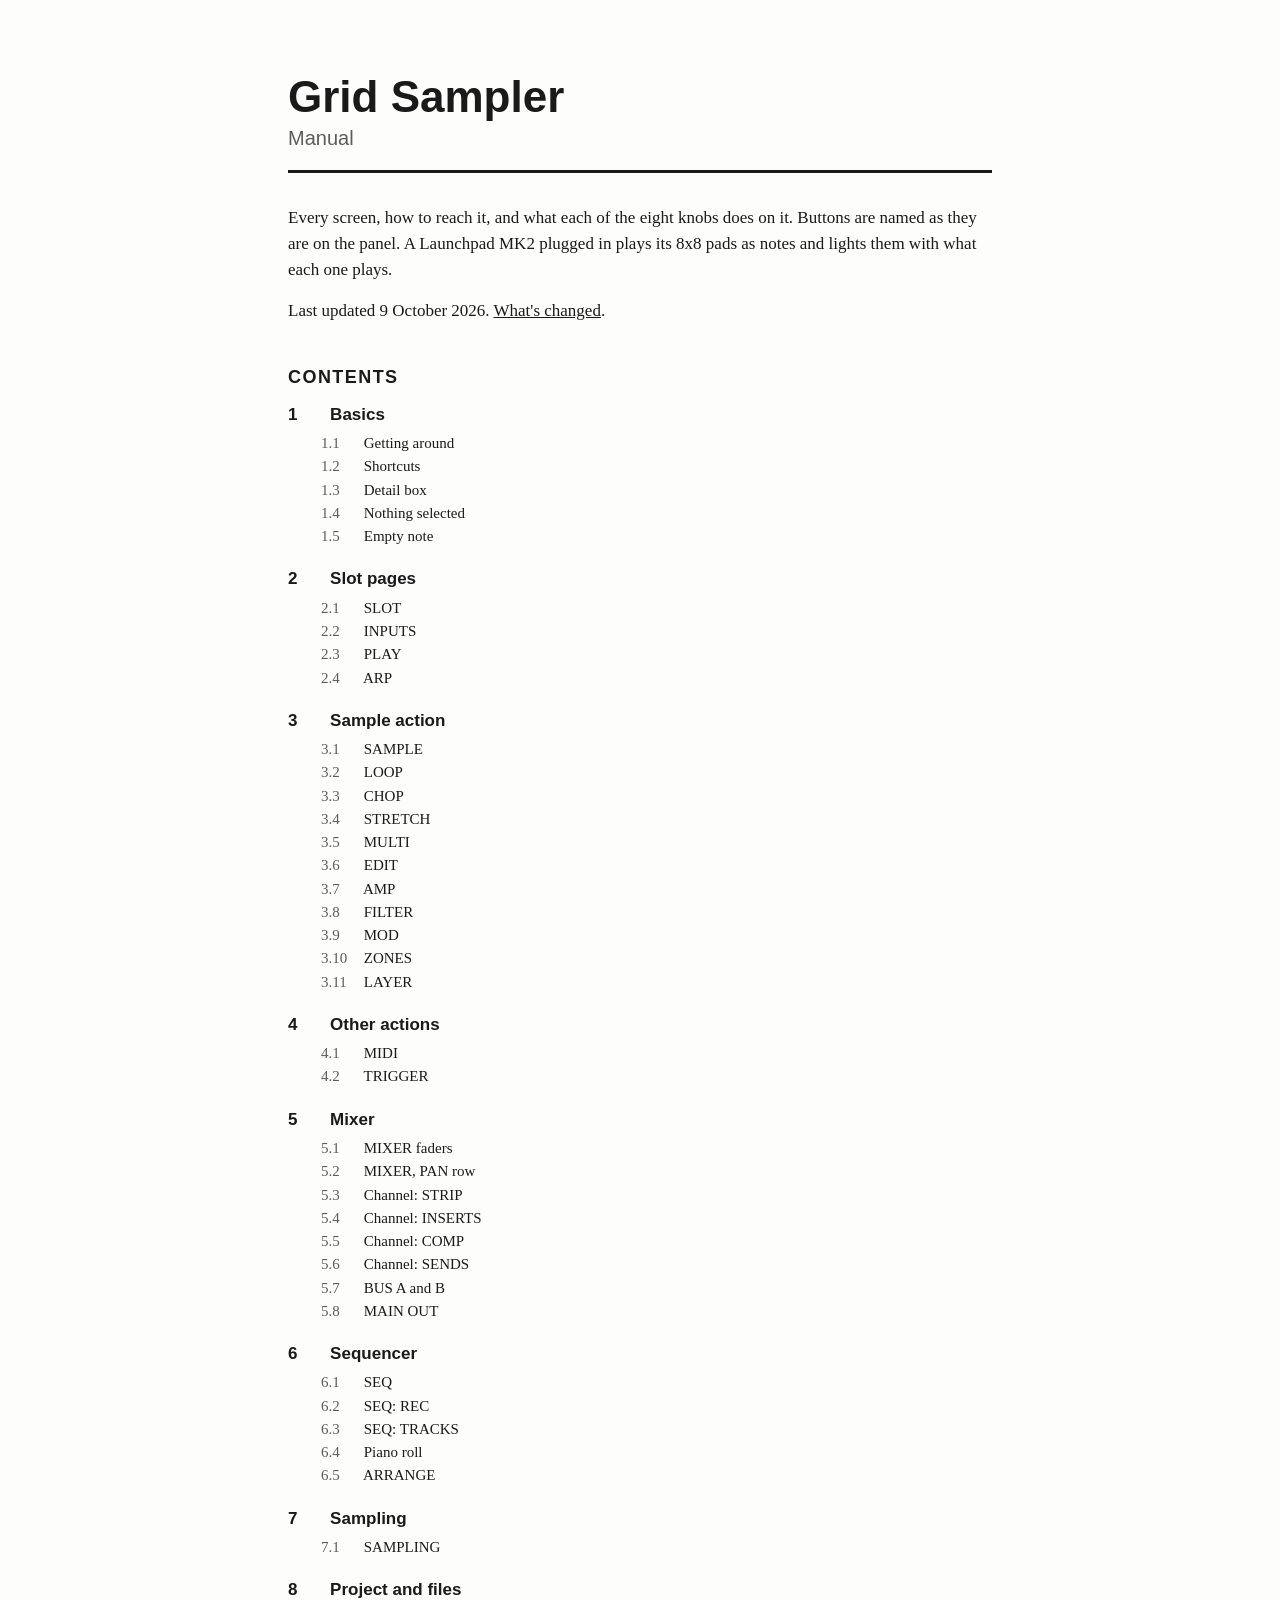
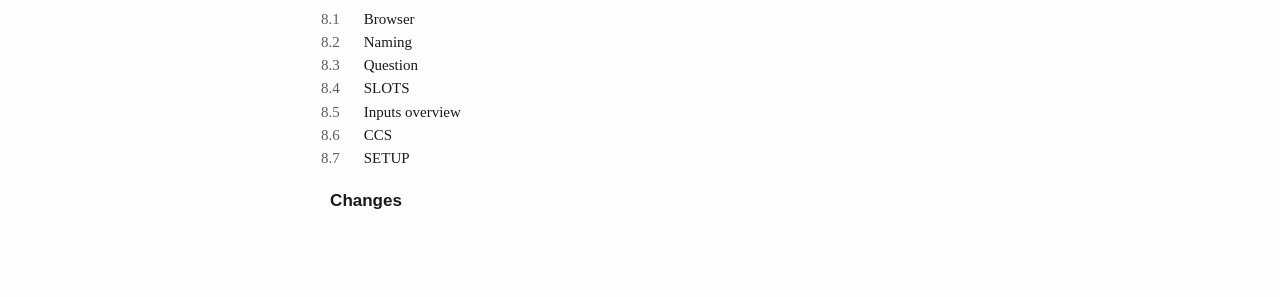
==== commit f5174aad: "Add the shortcuts page and the panel's new controls" ====
--- a/index.html
+++ b/index.html
@@ -10,10 +10,10 @@
 <main class="title-page">
 <h1>Grid Sampler</h1>
 <p class="subtitle">Manual</p>
-<p>Every screen, how to reach it, and what each of the eight knobs does on it. Panel buttons are those planned for the next hardware revision; until then the Launchpad stand-ins given beside them do the same.</p>
-<p>Last updated 8 October 2026. <a href="changes.html">What's changed</a>.</p>
+<p>Every screen, how to reach it, and what each of the eight knobs does on it. Buttons are named as they are on the panel. A Launchpad MK2 plugged in plays its 8x8 pads as notes and lights them with what each one plays.</p>
+<p>Last updated 9 October 2026. <a href="changes.html">What's changed</a>.</p>
 <h2>Contents</h2>
-<ol class="contents"><li><a class="chapter" href="basics.html"><span class="num">1</span> Basics</a><ol><li><a href="basics.html#getting-around"><span class="num">1.1</span> Getting around</a></li><li><a href="basics.html#detail-box"><span class="num">1.2</span> Detail box</a></li><li><a href="basics.html#start"><span class="num">1.3</span> Nothing selected</a></li><li><a href="basics.html#empty-note"><span class="num">1.4</span> Empty note</a></li></ol></li><li><a class="chapter" href="slot-pages.html"><span class="num">2</span> Slot pages</a><ol><li><a href="slot-pages.html#sample-slot"><span class="num">2.1</span> SLOT</a></li><li><a href="slot-pages.html#sample-inputs"><span class="num">2.2</span> INPUTS</a></li><li><a href="slot-pages.html#sample-play"><span class="num">2.3</span> PLAY</a></li><li><a href="slot-pages.html#sample-arp"><span class="num">2.4</span> ARP</a></li></ol></li><li><a class="chapter" href="sample-action.html"><span class="num">3</span> Sample action</a><ol><li><a href="sample-action.html#sample-sample"><span class="num">3.1</span> SAMPLE</a></li><li><a href="sample-action.html#sample-loop"><span class="num">3.2</span> LOOP</a></li><li><a href="sample-action.html#sample-chop"><span class="num">3.3</span> CHOP</a></li><li><a href="sample-action.html#sample-stretch"><span class="num">3.4</span> STRETCH</a></li><li><a href="sample-action.html#sample-multi"><span class="num">3.5</span> MULTI</a></li><li><a href="sample-action.html#sample-edit"><span class="num">3.6</span> EDIT</a></li><li><a href="sample-action.html#sample-amp"><span class="num">3.7</span> AMP</a></li><li><a href="sample-action.html#sample-filter"><span class="num">3.8</span> FILTER</a></li><li><a href="sample-action.html#sample-mod"><span class="num">3.9</span> MOD</a></li><li><a href="sample-action.html#sample-zones"><span class="num">3.10</span> ZONES</a></li><li><a href="sample-action.html#sample-layer"><span class="num">3.11</span> LAYER</a></li></ol></li><li><a class="chapter" href="other-actions.html"><span class="num">4</span> Other actions</a><ol><li><a href="other-actions.html#midi-midi"><span class="num">4.1</span> MIDI</a></li><li><a href="other-actions.html#trigger-trigger"><span class="num">4.2</span> TRIGGER</a></li></ol></li><li><a class="chapter" href="mixer.html"><span class="num">5</span> Mixer</a><ol><li><a href="mixer.html#mixer-level"><span class="num">5.1</span> MIXER faders</a></li><li><a href="mixer.html#mixer-pan"><span class="num">5.2</span> MIXER, PAN row</a></li><li><a href="mixer.html#channel-strip"><span class="num">5.3</span> Channel: STRIP</a></li><li><a href="mixer.html#channel-inserts"><span class="num">5.4</span> Channel: INSERTS</a></li><li><a href="mixer.html#channel-comp"><span class="num">5.5</span> Channel: COMP</a></li><li><a href="mixer.html#channel-sends"><span class="num">5.6</span> Channel: SENDS</a></li><li><a href="mixer.html#channel-bus-a"><span class="num">5.7</span> BUS A and B</a></li><li><a href="mixer.html#channel-main-out"><span class="num">5.8</span> MAIN OUT</a></li></ol></li><li><a class="chapter" href="sequencer.html"><span class="num">6</span> Sequencer</a><ol><li><a href="sequencer.html#seq-seq"><span class="num">6.1</span> SEQ</a></li><li><a href="sequencer.html#seq-rec"><span class="num">6.2</span> SEQ: REC</a></li><li><a href="sequencer.html#seq-tracks"><span class="num">6.3</span> SEQ: TRACKS</a></li><li><a href="sequencer.html#roll"><span class="num">6.4</span> Piano roll</a></li><li><a href="sequencer.html#arrange"><span class="num">6.5</span> ARRANGE</a></li></ol></li><li><a class="chapter" href="sampling.html"><span class="num">7</span> Sampling</a><ol><li><a href="sampling.html#sampling"><span class="num">7.1</span> SAMPLING</a></li></ol></li><li><a class="chapter" href="project-and-files.html"><span class="num">8</span> Project and files</a><ol><li><a href="project-and-files.html#browser"><span class="num">8.1</span> Browser</a></li><li><a href="project-and-files.html#naming"><span class="num">8.2</span> Naming</a></li><li><a href="project-and-files.html#confirm"><span class="num">8.3</span> Question</a></li><li><a href="project-and-files.html#slots"><span class="num">8.4</span> SLOTS</a></li><li><a href="project-and-files.html#overview"><span class="num">8.5</span> Inputs overview</a></li><li><a href="project-and-files.html#ccs"><span class="num">8.6</span> CCS</a></li><li><a href="project-and-files.html#setup"><span class="num">8.7</span> SETUP</a></li></ol></li><li><a class="chapter" href="changes.html"><span class="num"></span> Changes</a></li></ol>
+<ol class="contents"><li><a class="chapter" href="basics.html"><span class="num">1</span> Basics</a><ol><li><a href="basics.html#getting-around"><span class="num">1.1</span> Getting around</a></li><li><a href="basics.html#shortcuts"><span class="num">1.2</span> Shortcuts</a></li><li><a href="basics.html#detail-box"><span class="num">1.3</span> Detail box</a></li><li><a href="basics.html#start"><span class="num">1.4</span> Nothing selected</a></li><li><a href="basics.html#empty-note"><span class="num">1.5</span> Empty note</a></li></ol></li><li><a class="chapter" href="slot-pages.html"><span class="num">2</span> Slot pages</a><ol><li><a href="slot-pages.html#sample-slot"><span class="num">2.1</span> SLOT</a></li><li><a href="slot-pages.html#sample-inputs"><span class="num">2.2</span> INPUTS</a></li><li><a href="slot-pages.html#sample-play"><span class="num">2.3</span> PLAY</a></li><li><a href="slot-pages.html#sample-arp"><span class="num">2.4</span> ARP</a></li></ol></li><li><a class="chapter" href="sample-action.html"><span class="num">3</span> Sample action</a><ol><li><a href="sample-action.html#sample-sample"><span class="num">3.1</span> SAMPLE</a></li><li><a href="sample-action.html#sample-loop"><span class="num">3.2</span> LOOP</a></li><li><a href="sample-action.html#sample-chop"><span class="num">3.3</span> CHOP</a></li><li><a href="sample-action.html#sample-stretch"><span class="num">3.4</span> STRETCH</a></li><li><a href="sample-action.html#sample-multi"><span class="num">3.5</span> MULTI</a></li><li><a href="sample-action.html#sample-edit"><span class="num">3.6</span> EDIT</a></li><li><a href="sample-action.html#sample-amp"><span class="num">3.7</span> AMP</a></li><li><a href="sample-action.html#sample-filter"><span class="num">3.8</span> FILTER</a></li><li><a href="sample-action.html#sample-mod"><span class="num">3.9</span> MOD</a></li><li><a href="sample-action.html#sample-zones"><span class="num">3.10</span> ZONES</a></li><li><a href="sample-action.html#sample-layer"><span class="num">3.11</span> LAYER</a></li></ol></li><li><a class="chapter" href="other-actions.html"><span class="num">4</span> Other actions</a><ol><li><a href="other-actions.html#midi-midi"><span class="num">4.1</span> MIDI</a></li><li><a href="other-actions.html#trigger-trigger"><span class="num">4.2</span> TRIGGER</a></li></ol></li><li><a class="chapter" href="mixer.html"><span class="num">5</span> Mixer</a><ol><li><a href="mixer.html#mixer-level"><span class="num">5.1</span> MIXER faders</a></li><li><a href="mixer.html#mixer-pan"><span class="num">5.2</span> MIXER, PAN row</a></li><li><a href="mixer.html#channel-strip"><span class="num">5.3</span> Channel: STRIP</a></li><li><a href="mixer.html#channel-inserts"><span class="num">5.4</span> Channel: INSERTS</a></li><li><a href="mixer.html#channel-comp"><span class="num">5.5</span> Channel: COMP</a></li><li><a href="mixer.html#channel-sends"><span class="num">5.6</span> Channel: SENDS</a></li><li><a href="mixer.html#channel-bus-a"><span class="num">5.7</span> BUS A and B</a></li><li><a href="mixer.html#channel-main-out"><span class="num">5.8</span> MAIN OUT</a></li></ol></li><li><a class="chapter" href="sequencer.html"><span class="num">6</span> Sequencer</a><ol><li><a href="sequencer.html#seq-seq"><span class="num">6.1</span> SEQ</a></li><li><a href="sequencer.html#seq-rec"><span class="num">6.2</span> SEQ: REC</a></li><li><a href="sequencer.html#seq-tracks"><span class="num">6.3</span> SEQ: TRACKS</a></li><li><a href="sequencer.html#roll"><span class="num">6.4</span> Piano roll</a></li><li><a href="sequencer.html#arrange"><span class="num">6.5</span> ARRANGE</a></li></ol></li><li><a class="chapter" href="sampling.html"><span class="num">7</span> Sampling</a><ol><li><a href="sampling.html#sampling"><span class="num">7.1</span> SAMPLING</a></li></ol></li><li><a class="chapter" href="project-and-files.html"><span class="num">8</span> Project and files</a><ol><li><a href="project-and-files.html#browser"><span class="num">8.1</span> Browser</a></li><li><a href="project-and-files.html#naming"><span class="num">8.2</span> Naming</a></li><li><a href="project-and-files.html#confirm"><span class="num">8.3</span> Question</a></li><li><a href="project-and-files.html#slots"><span class="num">8.4</span> SLOTS</a></li><li><a href="project-and-files.html#overview"><span class="num">8.5</span> Inputs overview</a></li><li><a href="project-and-files.html#ccs"><span class="num">8.6</span> CCS</a></li><li><a href="project-and-files.html#setup"><span class="num">8.7</span> SETUP</a></li></ol></li><li><a class="chapter" href="changes.html"><span class="num"></span> Changes</a></li></ol>
 </main>
 </body>
 </html>
--- a/manual.css
+++ b/manual.css
@@ -77,6 +77,14 @@
   padding: 6px;
   background: #000;
 }
+figure svg.panel { display: block; width: 100%; max-width: 640px; height: auto; font-family: var(--sans); }
+svg.panel .key { fill: var(--paper); stroke: var(--ink); stroke-width: 1.5; }
+svg.panel .key.shift { fill: var(--ink); }
+svg.panel .screen, svg.panel .knob { fill: none; stroke: var(--ink); stroke-width: 1.5; }
+svg.panel text { text-anchor: middle; }
+svg.panel .name { font-size: 11px; font-weight: 700; fill: var(--ink); }
+svg.panel .name.inv { fill: var(--paper); }
+svg.panel .alt { font-size: 9px; fill: var(--grey); }
 figcaption { font-size: 13px; color: var(--grey); margin-top: 6px; }
 
 .table { overflow-x: auto; margin: 22px 0 8px; }
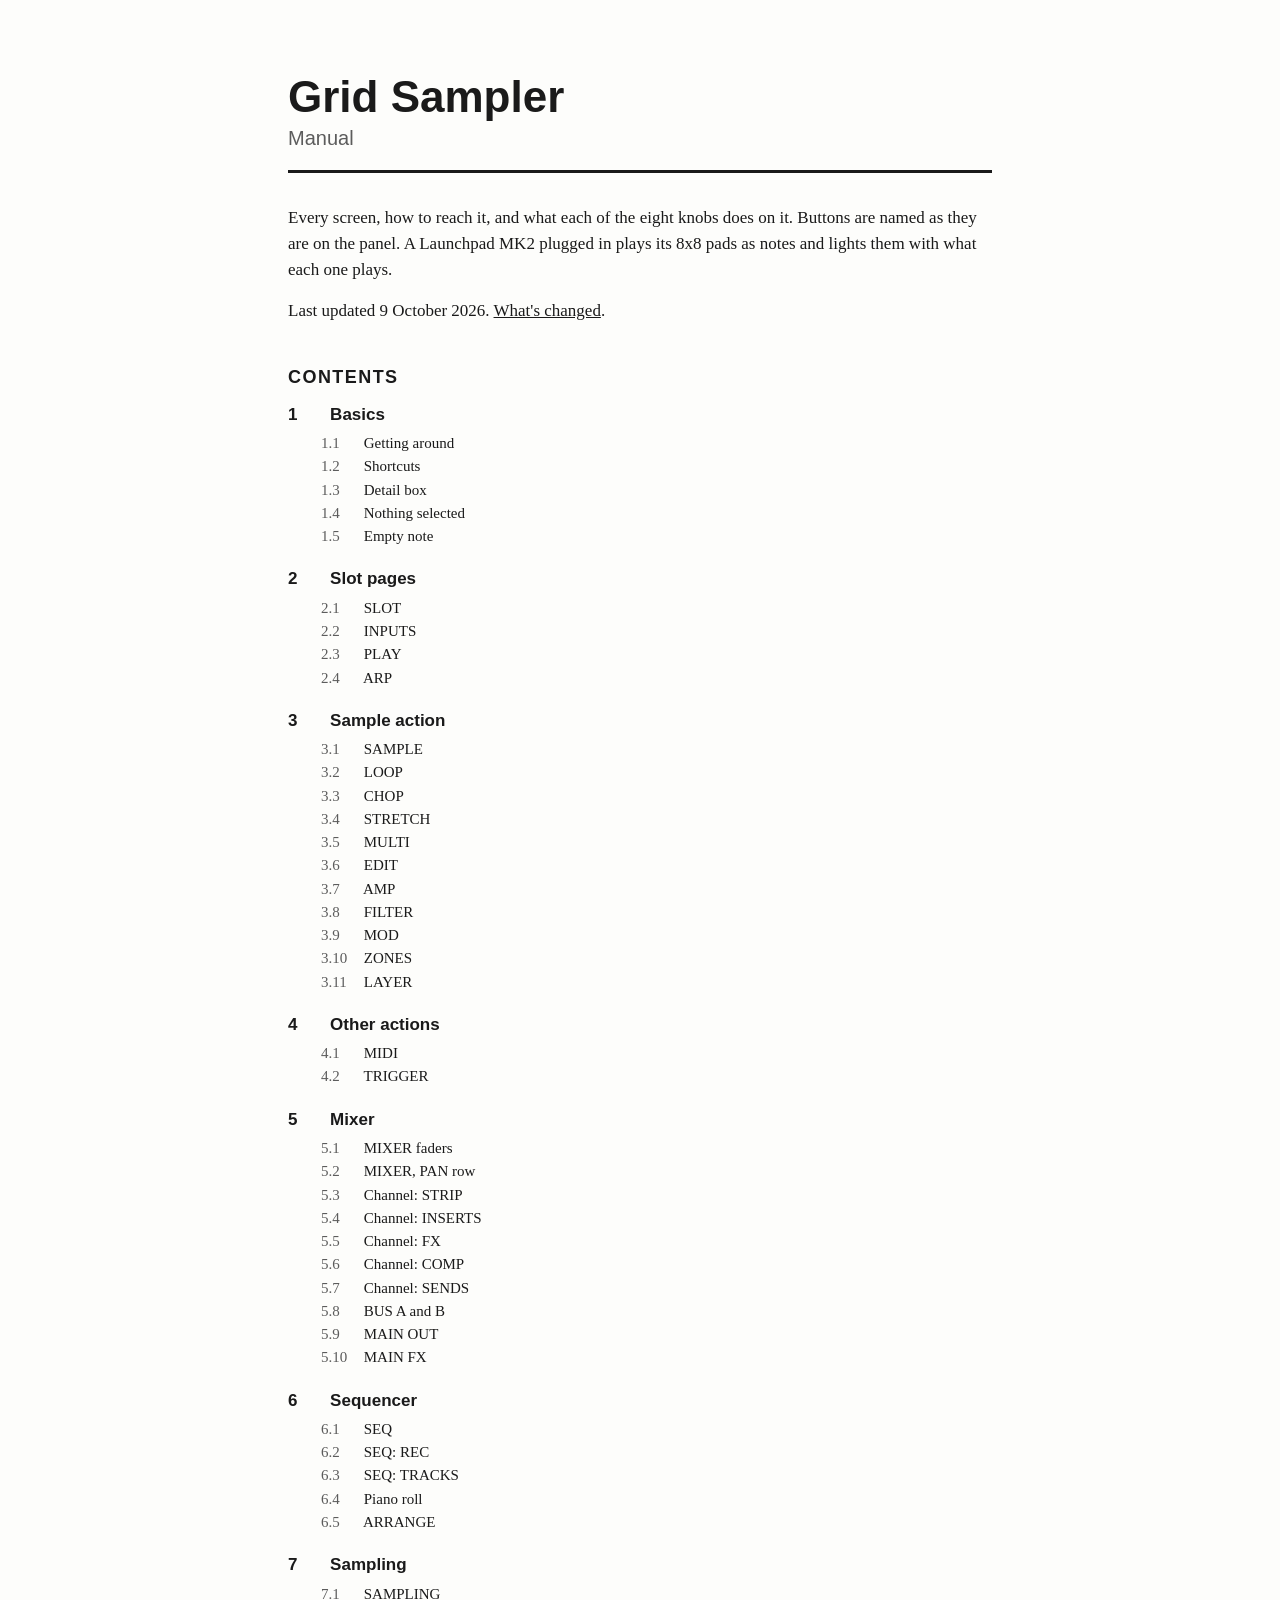
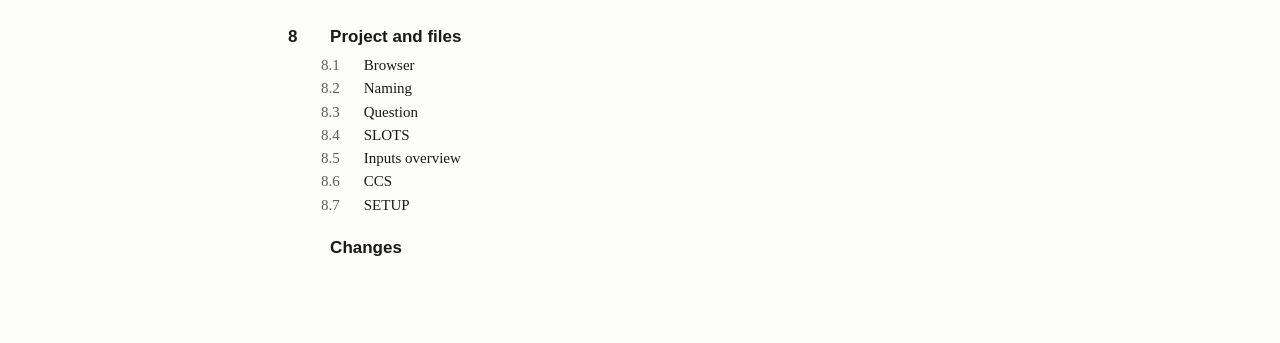
==== commit e0c6e87a: "Add the effects, line in, MIDI in, bus to bus sends, beat repeat and CC settings" ====
--- a/index.html
+++ b/index.html
@@ -13,7 +13,7 @@
 <p>Every screen, how to reach it, and what each of the eight knobs does on it. Buttons are named as they are on the panel. A Launchpad MK2 plugged in plays its 8x8 pads as notes and lights them with what each one plays.</p>
 <p>Last updated 9 October 2026. <a href="changes.html">What's changed</a>.</p>
 <h2>Contents</h2>
-<ol class="contents"><li><a class="chapter" href="basics.html"><span class="num">1</span> Basics</a><ol><li><a href="basics.html#getting-around"><span class="num">1.1</span> Getting around</a></li><li><a href="basics.html#shortcuts"><span class="num">1.2</span> Shortcuts</a></li><li><a href="basics.html#detail-box"><span class="num">1.3</span> Detail box</a></li><li><a href="basics.html#start"><span class="num">1.4</span> Nothing selected</a></li><li><a href="basics.html#empty-note"><span class="num">1.5</span> Empty note</a></li></ol></li><li><a class="chapter" href="slot-pages.html"><span class="num">2</span> Slot pages</a><ol><li><a href="slot-pages.html#sample-slot"><span class="num">2.1</span> SLOT</a></li><li><a href="slot-pages.html#sample-inputs"><span class="num">2.2</span> INPUTS</a></li><li><a href="slot-pages.html#sample-play"><span class="num">2.3</span> PLAY</a></li><li><a href="slot-pages.html#sample-arp"><span class="num">2.4</span> ARP</a></li></ol></li><li><a class="chapter" href="sample-action.html"><span class="num">3</span> Sample action</a><ol><li><a href="sample-action.html#sample-sample"><span class="num">3.1</span> SAMPLE</a></li><li><a href="sample-action.html#sample-loop"><span class="num">3.2</span> LOOP</a></li><li><a href="sample-action.html#sample-chop"><span class="num">3.3</span> CHOP</a></li><li><a href="sample-action.html#sample-stretch"><span class="num">3.4</span> STRETCH</a></li><li><a href="sample-action.html#sample-multi"><span class="num">3.5</span> MULTI</a></li><li><a href="sample-action.html#sample-edit"><span class="num">3.6</span> EDIT</a></li><li><a href="sample-action.html#sample-amp"><span class="num">3.7</span> AMP</a></li><li><a href="sample-action.html#sample-filter"><span class="num">3.8</span> FILTER</a></li><li><a href="sample-action.html#sample-mod"><span class="num">3.9</span> MOD</a></li><li><a href="sample-action.html#sample-zones"><span class="num">3.10</span> ZONES</a></li><li><a href="sample-action.html#sample-layer"><span class="num">3.11</span> LAYER</a></li></ol></li><li><a class="chapter" href="other-actions.html"><span class="num">4</span> Other actions</a><ol><li><a href="other-actions.html#midi-midi"><span class="num">4.1</span> MIDI</a></li><li><a href="other-actions.html#trigger-trigger"><span class="num">4.2</span> TRIGGER</a></li></ol></li><li><a class="chapter" href="mixer.html"><span class="num">5</span> Mixer</a><ol><li><a href="mixer.html#mixer-level"><span class="num">5.1</span> MIXER faders</a></li><li><a href="mixer.html#mixer-pan"><span class="num">5.2</span> MIXER, PAN row</a></li><li><a href="mixer.html#channel-strip"><span class="num">5.3</span> Channel: STRIP</a></li><li><a href="mixer.html#channel-inserts"><span class="num">5.4</span> Channel: INSERTS</a></li><li><a href="mixer.html#channel-comp"><span class="num">5.5</span> Channel: COMP</a></li><li><a href="mixer.html#channel-sends"><span class="num">5.6</span> Channel: SENDS</a></li><li><a href="mixer.html#channel-bus-a"><span class="num">5.7</span> BUS A and B</a></li><li><a href="mixer.html#channel-main-out"><span class="num">5.8</span> MAIN OUT</a></li></ol></li><li><a class="chapter" href="sequencer.html"><span class="num">6</span> Sequencer</a><ol><li><a href="sequencer.html#seq-seq"><span class="num">6.1</span> SEQ</a></li><li><a href="sequencer.html#seq-rec"><span class="num">6.2</span> SEQ: REC</a></li><li><a href="sequencer.html#seq-tracks"><span class="num">6.3</span> SEQ: TRACKS</a></li><li><a href="sequencer.html#roll"><span class="num">6.4</span> Piano roll</a></li><li><a href="sequencer.html#arrange"><span class="num">6.5</span> ARRANGE</a></li></ol></li><li><a class="chapter" href="sampling.html"><span class="num">7</span> Sampling</a><ol><li><a href="sampling.html#sampling"><span class="num">7.1</span> SAMPLING</a></li></ol></li><li><a class="chapter" href="project-and-files.html"><span class="num">8</span> Project and files</a><ol><li><a href="project-and-files.html#browser"><span class="num">8.1</span> Browser</a></li><li><a href="project-and-files.html#naming"><span class="num">8.2</span> Naming</a></li><li><a href="project-and-files.html#confirm"><span class="num">8.3</span> Question</a></li><li><a href="project-and-files.html#slots"><span class="num">8.4</span> SLOTS</a></li><li><a href="project-and-files.html#overview"><span class="num">8.5</span> Inputs overview</a></li><li><a href="project-and-files.html#ccs"><span class="num">8.6</span> CCS</a></li><li><a href="project-and-files.html#setup"><span class="num">8.7</span> SETUP</a></li></ol></li><li><a class="chapter" href="changes.html"><span class="num"></span> Changes</a></li></ol>
+<ol class="contents"><li><a class="chapter" href="basics.html"><span class="num">1</span> Basics</a><ol><li><a href="basics.html#getting-around"><span class="num">1.1</span> Getting around</a></li><li><a href="basics.html#shortcuts"><span class="num">1.2</span> Shortcuts</a></li><li><a href="basics.html#detail-box"><span class="num">1.3</span> Detail box</a></li><li><a href="basics.html#start"><span class="num">1.4</span> Nothing selected</a></li><li><a href="basics.html#empty-note"><span class="num">1.5</span> Empty note</a></li></ol></li><li><a class="chapter" href="slot-pages.html"><span class="num">2</span> Slot pages</a><ol><li><a href="slot-pages.html#sample-slot"><span class="num">2.1</span> SLOT</a></li><li><a href="slot-pages.html#sample-inputs"><span class="num">2.2</span> INPUTS</a></li><li><a href="slot-pages.html#sample-play"><span class="num">2.3</span> PLAY</a></li><li><a href="slot-pages.html#sample-arp"><span class="num">2.4</span> ARP</a></li></ol></li><li><a class="chapter" href="sample-action.html"><span class="num">3</span> Sample action</a><ol><li><a href="sample-action.html#sample-sample"><span class="num">3.1</span> SAMPLE</a></li><li><a href="sample-action.html#sample-loop"><span class="num">3.2</span> LOOP</a></li><li><a href="sample-action.html#sample-chop"><span class="num">3.3</span> CHOP</a></li><li><a href="sample-action.html#sample-stretch"><span class="num">3.4</span> STRETCH</a></li><li><a href="sample-action.html#sample-multi"><span class="num">3.5</span> MULTI</a></li><li><a href="sample-action.html#sample-edit"><span class="num">3.6</span> EDIT</a></li><li><a href="sample-action.html#sample-amp"><span class="num">3.7</span> AMP</a></li><li><a href="sample-action.html#sample-filter"><span class="num">3.8</span> FILTER</a></li><li><a href="sample-action.html#sample-mod"><span class="num">3.9</span> MOD</a></li><li><a href="sample-action.html#sample-zones"><span class="num">3.10</span> ZONES</a></li><li><a href="sample-action.html#sample-layer"><span class="num">3.11</span> LAYER</a></li></ol></li><li><a class="chapter" href="other-actions.html"><span class="num">4</span> Other actions</a><ol><li><a href="other-actions.html#midi-midi"><span class="num">4.1</span> MIDI</a></li><li><a href="other-actions.html#trigger-trigger"><span class="num">4.2</span> TRIGGER</a></li></ol></li><li><a class="chapter" href="mixer.html"><span class="num">5</span> Mixer</a><ol><li><a href="mixer.html#mixer-level"><span class="num">5.1</span> MIXER faders</a></li><li><a href="mixer.html#mixer-pan"><span class="num">5.2</span> MIXER, PAN row</a></li><li><a href="mixer.html#channel-strip"><span class="num">5.3</span> Channel: STRIP</a></li><li><a href="mixer.html#channel-inserts"><span class="num">5.4</span> Channel: INSERTS</a></li><li><a href="mixer.html#channel-fx"><span class="num">5.5</span> Channel: FX</a></li><li><a href="mixer.html#channel-comp"><span class="num">5.6</span> Channel: COMP</a></li><li><a href="mixer.html#channel-sends"><span class="num">5.7</span> Channel: SENDS</a></li><li><a href="mixer.html#channel-bus-a"><span class="num">5.8</span> BUS A and B</a></li><li><a href="mixer.html#channel-main-out"><span class="num">5.9</span> MAIN OUT</a></li><li><a href="mixer.html#channel-main-fx"><span class="num">5.10</span> MAIN FX</a></li></ol></li><li><a class="chapter" href="sequencer.html"><span class="num">6</span> Sequencer</a><ol><li><a href="sequencer.html#seq-seq"><span class="num">6.1</span> SEQ</a></li><li><a href="sequencer.html#seq-rec"><span class="num">6.2</span> SEQ: REC</a></li><li><a href="sequencer.html#seq-tracks"><span class="num">6.3</span> SEQ: TRACKS</a></li><li><a href="sequencer.html#roll"><span class="num">6.4</span> Piano roll</a></li><li><a href="sequencer.html#arrange"><span class="num">6.5</span> ARRANGE</a></li></ol></li><li><a class="chapter" href="sampling.html"><span class="num">7</span> Sampling</a><ol><li><a href="sampling.html#sampling"><span class="num">7.1</span> SAMPLING</a></li></ol></li><li><a class="chapter" href="project-and-files.html"><span class="num">8</span> Project and files</a><ol><li><a href="project-and-files.html#browser"><span class="num">8.1</span> Browser</a></li><li><a href="project-and-files.html#naming"><span class="num">8.2</span> Naming</a></li><li><a href="project-and-files.html#confirm"><span class="num">8.3</span> Question</a></li><li><a href="project-and-files.html#slots"><span class="num">8.4</span> SLOTS</a></li><li><a href="project-and-files.html#overview"><span class="num">8.5</span> Inputs overview</a></li><li><a href="project-and-files.html#ccs"><span class="num">8.6</span> CCS</a></li><li><a href="project-and-files.html#setup"><span class="num">8.7</span> SETUP</a></li></ol></li><li><a class="chapter" href="changes.html"><span class="num"></span> Changes</a></li></ol>
 </main>
 </body>
 </html>
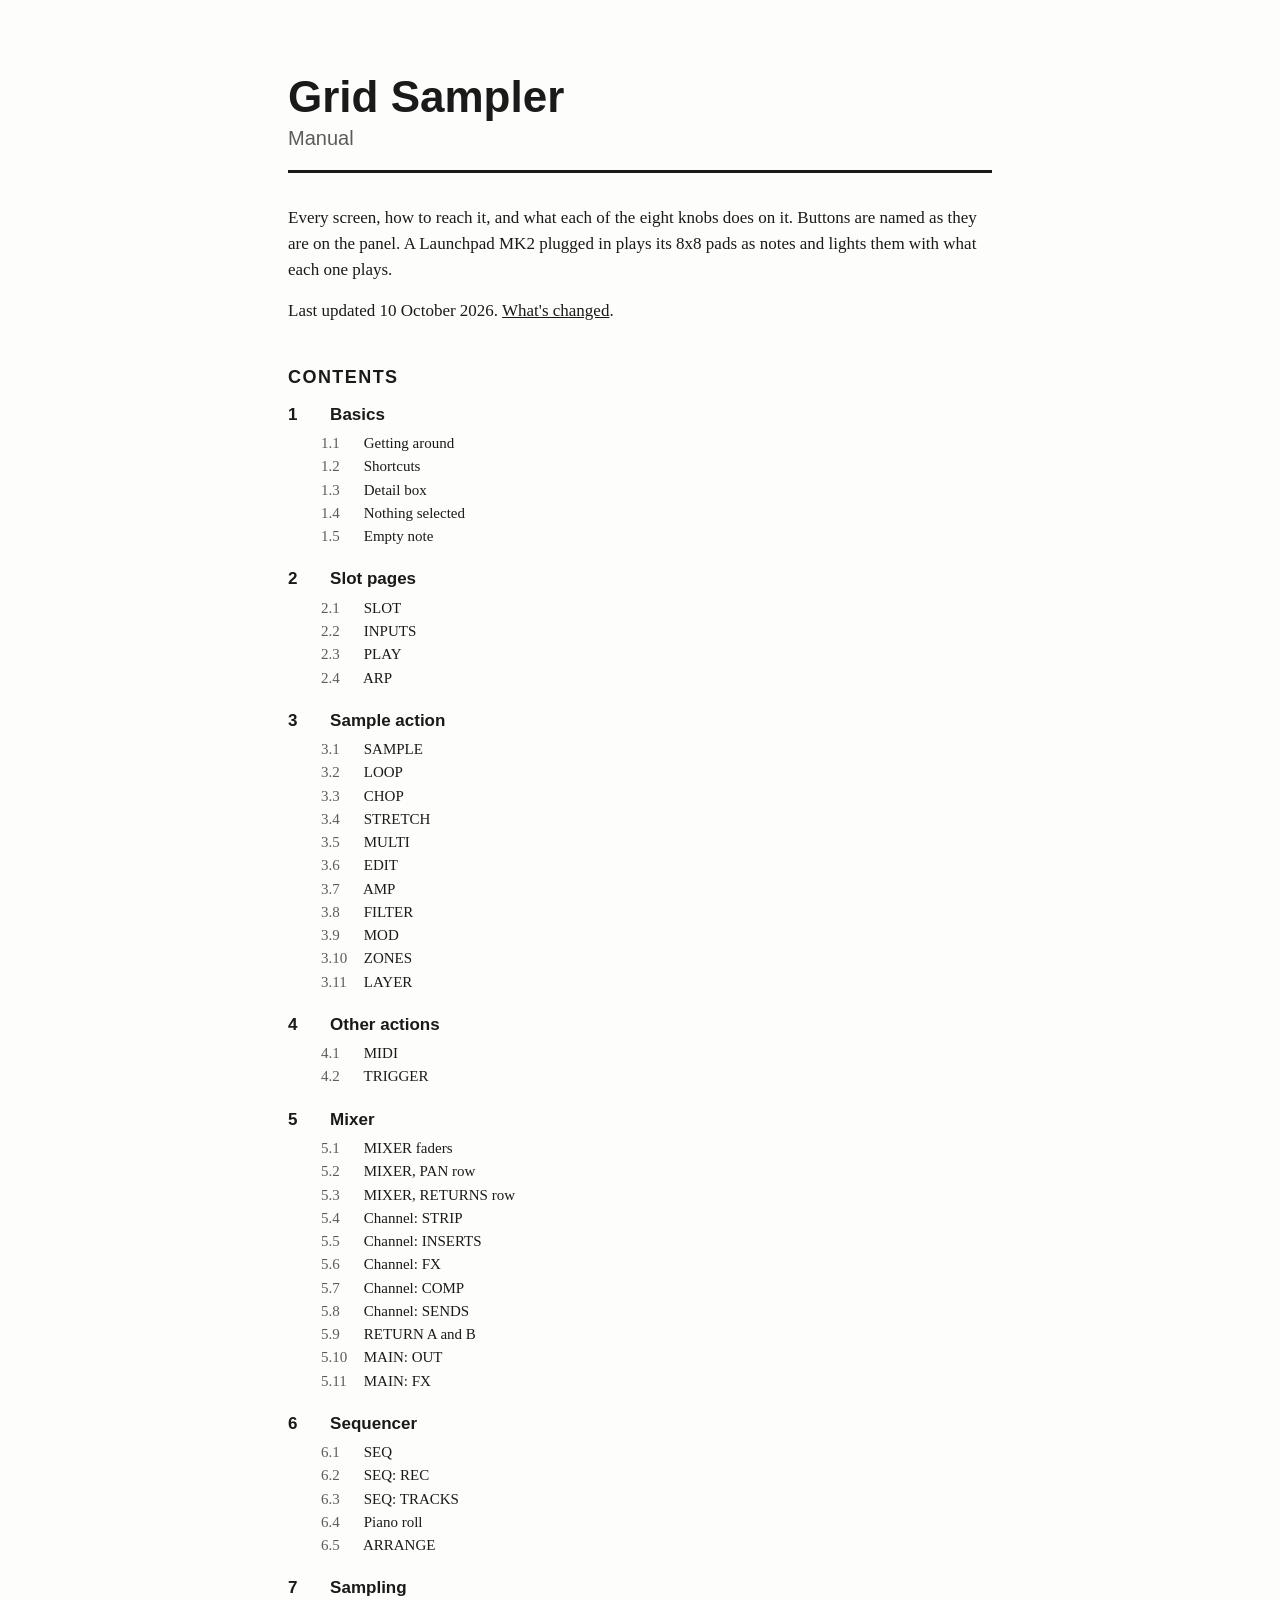
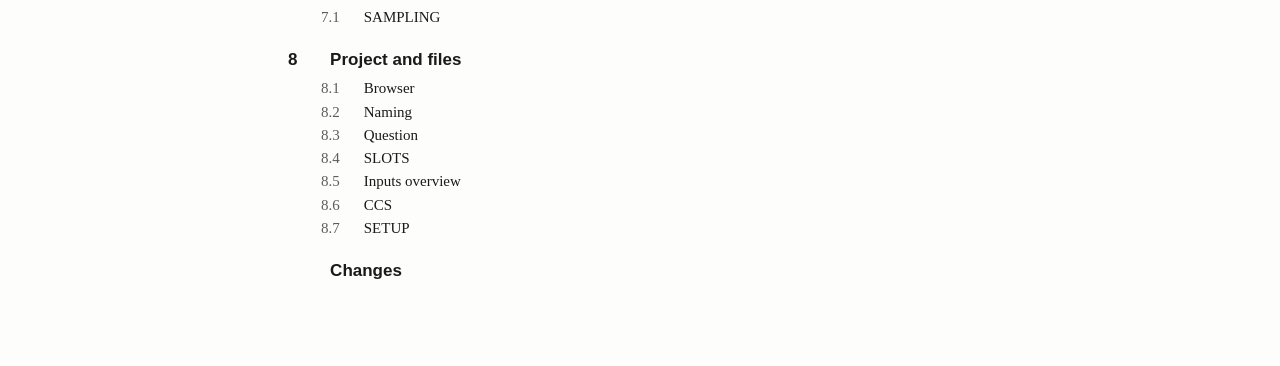
==== commit ff9c6bf2: "Show the new Paper look, the SLOTS key and the latest changes" ====
--- a/index.html
+++ b/index.html
@@ -11,9 +11,9 @@
 <h1>Grid Sampler</h1>
 <p class="subtitle">Manual</p>
 <p>Every screen, how to reach it, and what each of the eight knobs does on it. Buttons are named as they are on the panel. A Launchpad MK2 plugged in plays its 8x8 pads as notes and lights them with what each one plays.</p>
-<p>Last updated 9 October 2026. <a href="changes.html">What's changed</a>.</p>
+<p>Last updated 10 October 2026. <a href="changes.html">What's changed</a>.</p>
 <h2>Contents</h2>
-<ol class="contents"><li><a class="chapter" href="basics.html"><span class="num">1</span> Basics</a><ol><li><a href="basics.html#getting-around"><span class="num">1.1</span> Getting around</a></li><li><a href="basics.html#shortcuts"><span class="num">1.2</span> Shortcuts</a></li><li><a href="basics.html#detail-box"><span class="num">1.3</span> Detail box</a></li><li><a href="basics.html#start"><span class="num">1.4</span> Nothing selected</a></li><li><a href="basics.html#empty-note"><span class="num">1.5</span> Empty note</a></li></ol></li><li><a class="chapter" href="slot-pages.html"><span class="num">2</span> Slot pages</a><ol><li><a href="slot-pages.html#sample-slot"><span class="num">2.1</span> SLOT</a></li><li><a href="slot-pages.html#sample-inputs"><span class="num">2.2</span> INPUTS</a></li><li><a href="slot-pages.html#sample-play"><span class="num">2.3</span> PLAY</a></li><li><a href="slot-pages.html#sample-arp"><span class="num">2.4</span> ARP</a></li></ol></li><li><a class="chapter" href="sample-action.html"><span class="num">3</span> Sample action</a><ol><li><a href="sample-action.html#sample-sample"><span class="num">3.1</span> SAMPLE</a></li><li><a href="sample-action.html#sample-loop"><span class="num">3.2</span> LOOP</a></li><li><a href="sample-action.html#sample-chop"><span class="num">3.3</span> CHOP</a></li><li><a href="sample-action.html#sample-stretch"><span class="num">3.4</span> STRETCH</a></li><li><a href="sample-action.html#sample-multi"><span class="num">3.5</span> MULTI</a></li><li><a href="sample-action.html#sample-edit"><span class="num">3.6</span> EDIT</a></li><li><a href="sample-action.html#sample-amp"><span class="num">3.7</span> AMP</a></li><li><a href="sample-action.html#sample-filter"><span class="num">3.8</span> FILTER</a></li><li><a href="sample-action.html#sample-mod"><span class="num">3.9</span> MOD</a></li><li><a href="sample-action.html#sample-zones"><span class="num">3.10</span> ZONES</a></li><li><a href="sample-action.html#sample-layer"><span class="num">3.11</span> LAYER</a></li></ol></li><li><a class="chapter" href="other-actions.html"><span class="num">4</span> Other actions</a><ol><li><a href="other-actions.html#midi-midi"><span class="num">4.1</span> MIDI</a></li><li><a href="other-actions.html#trigger-trigger"><span class="num">4.2</span> TRIGGER</a></li></ol></li><li><a class="chapter" href="mixer.html"><span class="num">5</span> Mixer</a><ol><li><a href="mixer.html#mixer-level"><span class="num">5.1</span> MIXER faders</a></li><li><a href="mixer.html#mixer-pan"><span class="num">5.2</span> MIXER, PAN row</a></li><li><a href="mixer.html#channel-strip"><span class="num">5.3</span> Channel: STRIP</a></li><li><a href="mixer.html#channel-inserts"><span class="num">5.4</span> Channel: INSERTS</a></li><li><a href="mixer.html#channel-fx"><span class="num">5.5</span> Channel: FX</a></li><li><a href="mixer.html#channel-comp"><span class="num">5.6</span> Channel: COMP</a></li><li><a href="mixer.html#channel-sends"><span class="num">5.7</span> Channel: SENDS</a></li><li><a href="mixer.html#channel-bus-a"><span class="num">5.8</span> BUS A and B</a></li><li><a href="mixer.html#channel-main-out"><span class="num">5.9</span> MAIN OUT</a></li><li><a href="mixer.html#channel-main-fx"><span class="num">5.10</span> MAIN FX</a></li></ol></li><li><a class="chapter" href="sequencer.html"><span class="num">6</span> Sequencer</a><ol><li><a href="sequencer.html#seq-seq"><span class="num">6.1</span> SEQ</a></li><li><a href="sequencer.html#seq-rec"><span class="num">6.2</span> SEQ: REC</a></li><li><a href="sequencer.html#seq-tracks"><span class="num">6.3</span> SEQ: TRACKS</a></li><li><a href="sequencer.html#roll"><span class="num">6.4</span> Piano roll</a></li><li><a href="sequencer.html#arrange"><span class="num">6.5</span> ARRANGE</a></li></ol></li><li><a class="chapter" href="sampling.html"><span class="num">7</span> Sampling</a><ol><li><a href="sampling.html#sampling"><span class="num">7.1</span> SAMPLING</a></li></ol></li><li><a class="chapter" href="project-and-files.html"><span class="num">8</span> Project and files</a><ol><li><a href="project-and-files.html#browser"><span class="num">8.1</span> Browser</a></li><li><a href="project-and-files.html#naming"><span class="num">8.2</span> Naming</a></li><li><a href="project-and-files.html#confirm"><span class="num">8.3</span> Question</a></li><li><a href="project-and-files.html#slots"><span class="num">8.4</span> SLOTS</a></li><li><a href="project-and-files.html#overview"><span class="num">8.5</span> Inputs overview</a></li><li><a href="project-and-files.html#ccs"><span class="num">8.6</span> CCS</a></li><li><a href="project-and-files.html#setup"><span class="num">8.7</span> SETUP</a></li></ol></li><li><a class="chapter" href="changes.html"><span class="num"></span> Changes</a></li></ol>
+<ol class="contents"><li><a class="chapter" href="basics.html"><span class="num">1</span> Basics</a><ol><li><a href="basics.html#getting-around"><span class="num">1.1</span> Getting around</a></li><li><a href="basics.html#shortcuts"><span class="num">1.2</span> Shortcuts</a></li><li><a href="basics.html#detail-box"><span class="num">1.3</span> Detail box</a></li><li><a href="basics.html#start"><span class="num">1.4</span> Nothing selected</a></li><li><a href="basics.html#empty-note"><span class="num">1.5</span> Empty note</a></li></ol></li><li><a class="chapter" href="slot-pages.html"><span class="num">2</span> Slot pages</a><ol><li><a href="slot-pages.html#sample-slot"><span class="num">2.1</span> SLOT</a></li><li><a href="slot-pages.html#sample-inputs"><span class="num">2.2</span> INPUTS</a></li><li><a href="slot-pages.html#sample-play"><span class="num">2.3</span> PLAY</a></li><li><a href="slot-pages.html#sample-arp"><span class="num">2.4</span> ARP</a></li></ol></li><li><a class="chapter" href="sample-action.html"><span class="num">3</span> Sample action</a><ol><li><a href="sample-action.html#sample-sample"><span class="num">3.1</span> SAMPLE</a></li><li><a href="sample-action.html#sample-loop"><span class="num">3.2</span> LOOP</a></li><li><a href="sample-action.html#sample-chop"><span class="num">3.3</span> CHOP</a></li><li><a href="sample-action.html#sample-stretch"><span class="num">3.4</span> STRETCH</a></li><li><a href="sample-action.html#sample-multi"><span class="num">3.5</span> MULTI</a></li><li><a href="sample-action.html#sample-edit"><span class="num">3.6</span> EDIT</a></li><li><a href="sample-action.html#sample-amp"><span class="num">3.7</span> AMP</a></li><li><a href="sample-action.html#sample-filter"><span class="num">3.8</span> FILTER</a></li><li><a href="sample-action.html#sample-mod"><span class="num">3.9</span> MOD</a></li><li><a href="sample-action.html#sample-zones"><span class="num">3.10</span> ZONES</a></li><li><a href="sample-action.html#sample-layer"><span class="num">3.11</span> LAYER</a></li></ol></li><li><a class="chapter" href="other-actions.html"><span class="num">4</span> Other actions</a><ol><li><a href="other-actions.html#midi-midi"><span class="num">4.1</span> MIDI</a></li><li><a href="other-actions.html#trigger-trigger"><span class="num">4.2</span> TRIGGER</a></li></ol></li><li><a class="chapter" href="mixer.html"><span class="num">5</span> Mixer</a><ol><li><a href="mixer.html#mixer-level"><span class="num">5.1</span> MIXER faders</a></li><li><a href="mixer.html#mixer-pan"><span class="num">5.2</span> MIXER, PAN row</a></li><li><a href="mixer.html#mixer-returns"><span class="num">5.3</span> MIXER, RETURNS row</a></li><li><a href="mixer.html#channel-strip"><span class="num">5.4</span> Channel: STRIP</a></li><li><a href="mixer.html#channel-inserts"><span class="num">5.5</span> Channel: INSERTS</a></li><li><a href="mixer.html#channel-fx"><span class="num">5.6</span> Channel: FX</a></li><li><a href="mixer.html#channel-comp"><span class="num">5.7</span> Channel: COMP</a></li><li><a href="mixer.html#channel-sends"><span class="num">5.8</span> Channel: SENDS</a></li><li><a href="mixer.html#return-a-fx"><span class="num">5.9</span> RETURN A and B</a></li><li><a href="mixer.html#main-out"><span class="num">5.10</span> MAIN: OUT</a></li><li><a href="mixer.html#main-fx"><span class="num">5.11</span> MAIN: FX</a></li></ol></li><li><a class="chapter" href="sequencer.html"><span class="num">6</span> Sequencer</a><ol><li><a href="sequencer.html#seq-seq"><span class="num">6.1</span> SEQ</a></li><li><a href="sequencer.html#seq-rec"><span class="num">6.2</span> SEQ: REC</a></li><li><a href="sequencer.html#seq-tracks"><span class="num">6.3</span> SEQ: TRACKS</a></li><li><a href="sequencer.html#roll"><span class="num">6.4</span> Piano roll</a></li><li><a href="sequencer.html#arrange"><span class="num">6.5</span> ARRANGE</a></li></ol></li><li><a class="chapter" href="sampling.html"><span class="num">7</span> Sampling</a><ol><li><a href="sampling.html#sampling"><span class="num">7.1</span> SAMPLING</a></li></ol></li><li><a class="chapter" href="project-and-files.html"><span class="num">8</span> Project and files</a><ol><li><a href="project-and-files.html#browser"><span class="num">8.1</span> Browser</a></li><li><a href="project-and-files.html#naming"><span class="num">8.2</span> Naming</a></li><li><a href="project-and-files.html#confirm"><span class="num">8.3</span> Question</a></li><li><a href="project-and-files.html#slots"><span class="num">8.4</span> SLOTS</a></li><li><a href="project-and-files.html#overview"><span class="num">8.5</span> Inputs overview</a></li><li><a href="project-and-files.html#ccs"><span class="num">8.6</span> CCS</a></li><li><a href="project-and-files.html#setup"><span class="num">8.7</span> SETUP</a></li></ol></li><li><a class="chapter" href="changes.html"><span class="num"></span> Changes</a></li></ol>
 </main>
 </body>
 </html>
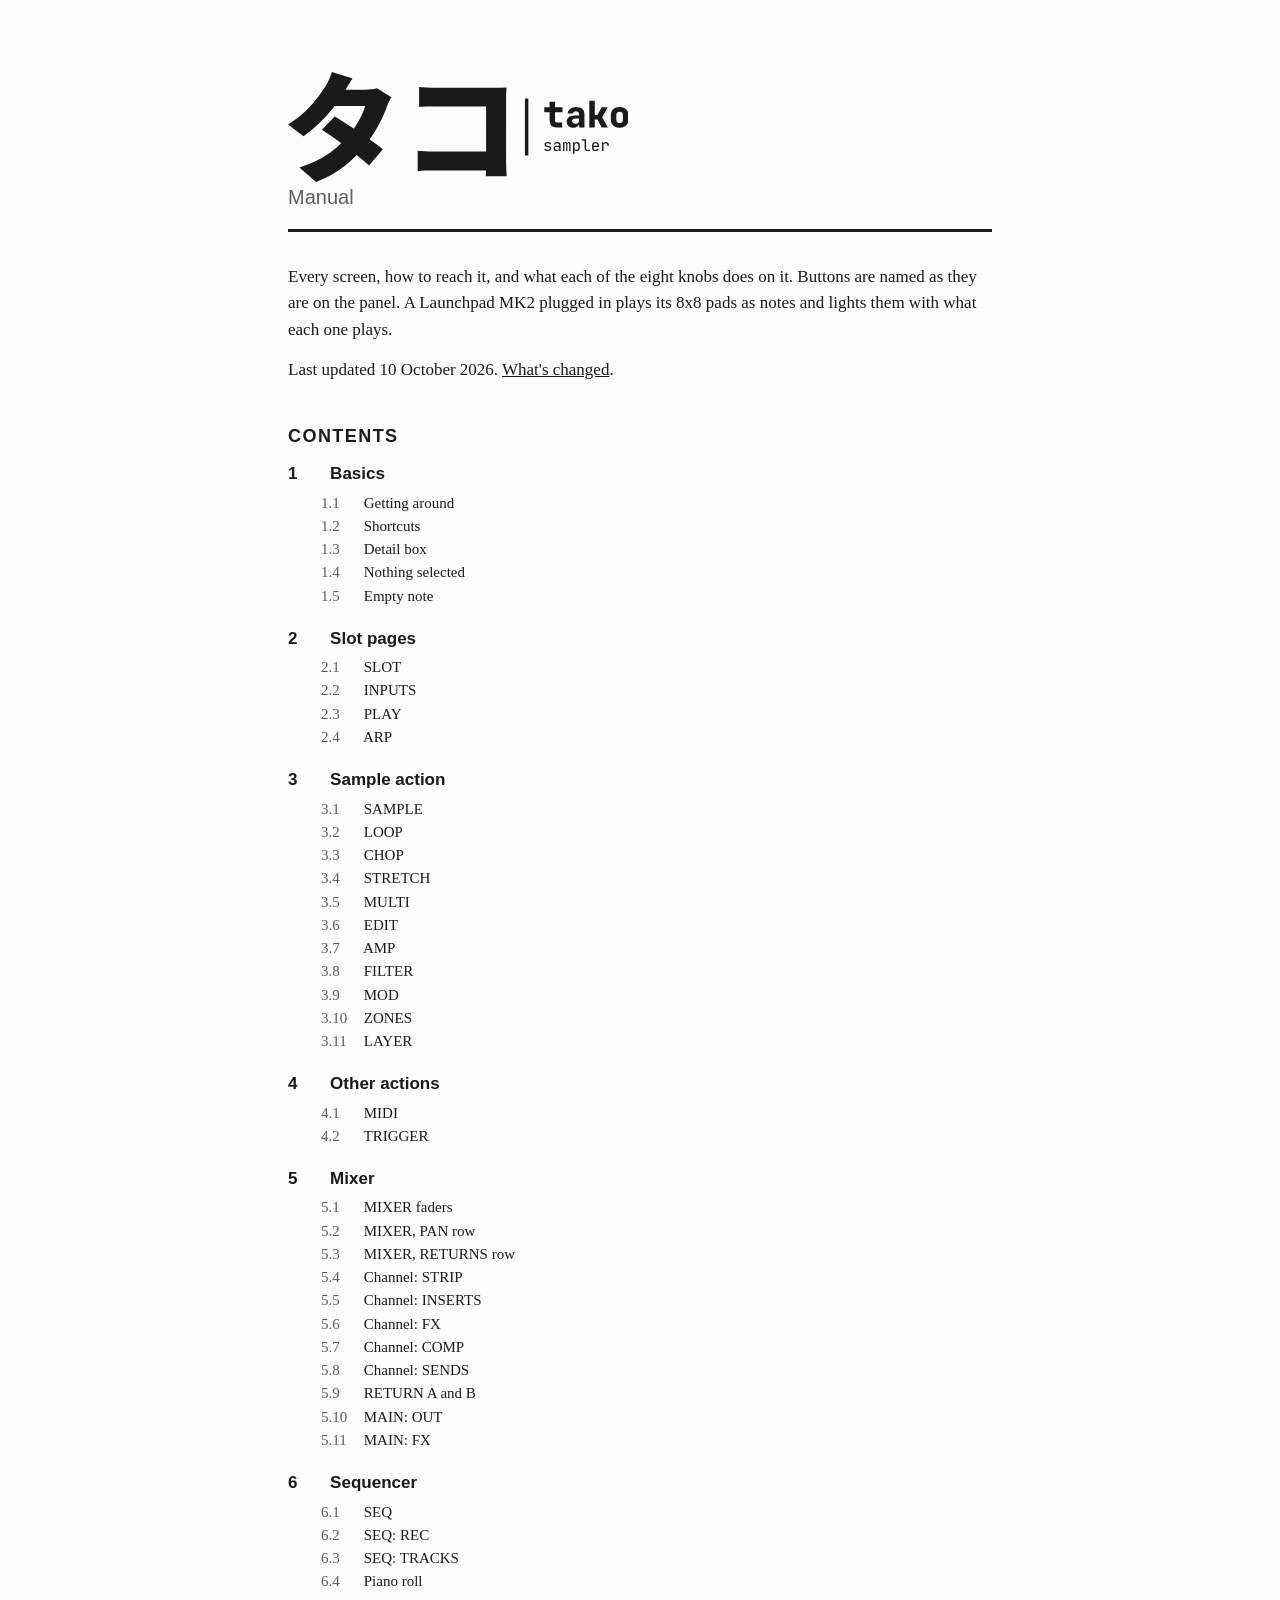
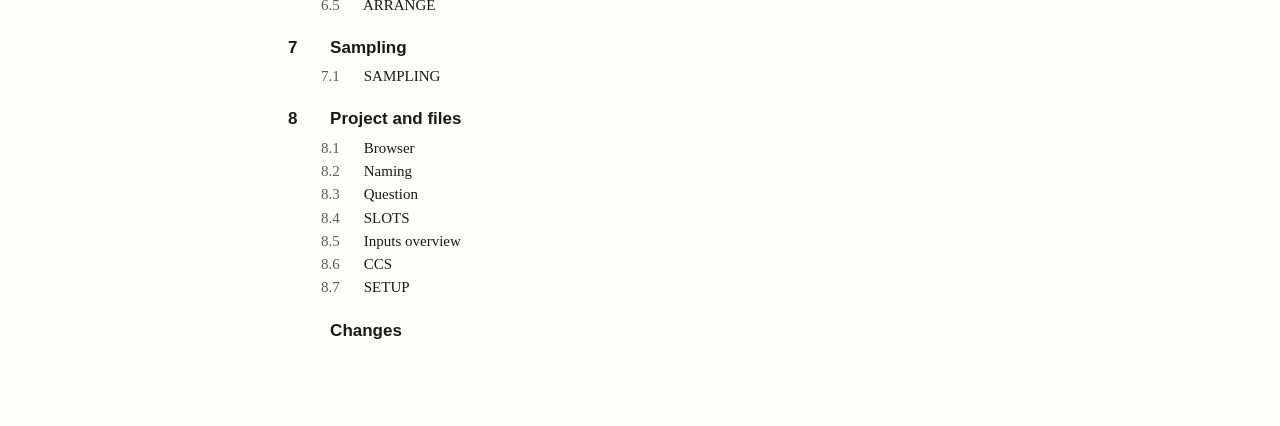
==== commit 63146004: "Rename to tako with the logo on the front page, add song export, pause and reset" ====
--- a/index.html
+++ b/index.html
@@ -3,12 +3,18 @@
 <head>
 <meta charset="utf-8">
 <meta name="viewport" content="width=device-width, initial-scale=1">
-<title>Grid Sampler manual</title>
+<title>tako manual</title>
 <link rel="stylesheet" href="manual.css">
 </head>
 <body>
 <main class="title-page">
-<h1>Grid Sampler</h1>
+<h1><svg xmlns="http://www.w3.org/2000/svg" viewBox="0 0 298.64 96.51" class="logo" role="img" aria-label="tako">
+<g transform="translate(0.00 0.00)">
+<path fill="currentColor" d="M40.976 39.10399999999999Q45.656 41.80799999999999 51.48 45.55199999999999Q57.303999999999995 49.29599999999999 63.28399999999999 53.35199999999999Q69.264 57.407999999999994 74.51599999999999 61.15199999999999Q79.768 64.89599999999999 83.2 67.704L71.136 82.056Q67.808 78.93599999999999 62.66 74.72399999999999Q57.51199999999999 70.512 51.532 66.03999999999999Q45.55199999999999 61.568 39.831999999999994 57.512Q34.111999999999995 53.455999999999996 29.744000000000003 50.647999999999996ZM90.688 22.152Q89.648 23.81599999999999 88.556 26.051999999999992Q87.464 28.287999999999997 86.632 30.679999999999993Q85.072 35.151999999999994 82.42 40.81999999999999Q79.768 46.48799999999999 76.128 52.519999999999996Q72.488 58.55199999999999 67.808 64.47999999999999Q60.32 73.83999999999999 49.971999999999994 82.26399999999998Q39.623999999999995 90.68799999999999 24.648 96.51199999999999L9.983999999999998 83.824Q21.528 80.184 29.535999999999998 75.556Q37.544 70.928 43.211999999999996 65.832Q48.879999999999995 60.73599999999999 53.144 55.74399999999999Q56.367999999999995 51.99999999999999 59.384 47.31999999999999Q62.4 42.63999999999999 64.636 38.01199999999999Q66.872 33.38399999999999 67.70400000000001 29.847999999999992H34.424L40.04 15.599999999999994H67.70400000000001Q70.304 15.599999999999994 73.164 15.235999999999997Q76.024 14.872 78.0 14.24799999999999ZM56.67999999999999 5.616Q54.495999999999995 8.73599999999999 52.416 12.271999999999991Q50.336 15.807999999999993 49.29599999999999 17.575999999999993Q45.55199999999999 24.128 39.831999999999994 31.304Q34.111999999999995 38.48 27.351999999999997 45.032Q20.592 51.583999999999996 13.624000000000002 56.471999999999994L0.0 45.967999999999996Q9.256 40.24799999999999 15.548 34.16399999999999Q21.84 28.07999999999999 26.052 22.411999999999995Q30.264 16.744 32.967999999999996 12.37599999999999Q34.424 10.191999999999993 36.036 6.603999999999992Q37.647999999999996 3.015999999999991 38.48 0.0ZM115.024 13.104Q118.144 13.415999999999997 122.04400000000001 13.623999999999995Q125.944 13.831999999999994 128.752 13.831999999999994H181.792Q184.288 13.831999999999994 187.40800000000002 13.727999999999994Q190.52800000000002 13.623999999999995 191.672 13.519999999999996Q191.56799999999998 15.391999999999996 191.464 18.407999999999994Q191.36 21.423999999999992 191.36 24.024V77.99999999999999Q191.36 80.6 191.51600000000002 84.55199999999999Q191.672 88.50399999999999 191.88 91.52H173.57600000000002Q173.68 88.50399999999999 173.732 85.696Q173.784 82.88799999999999 173.784 79.976V30.159999999999997H128.752Q125.21600000000001 30.159999999999997 121.316 30.263999999999996Q117.416 30.367999999999995 115.024 30.575999999999993ZM113.77600000000001 69.056Q116.792 69.264 120.328 69.472Q123.864 69.67999999999999 127.504 69.67999999999999H183.976V86.32H128.024Q125.11200000000001 86.32 120.84800000000001 86.52799999999999Q116.584 86.73599999999999 113.77600000000001 87.04799999999999Z"/>
+<rect fill="currentColor" x="207.88" y="23.26" width="3" height="50.00"/>
+<path fill="currentColor" d="M235.28 48.61599999999999Q232.59199999999998 48.61599999999999 231.05599999999998 47.07999999999999Q229.51999999999998 45.54399999999999 229.51999999999998 42.855999999999995V35.33599999999999H224.88V31.01599999999999H229.51999999999998V26.055999999999994H234.32V31.01599999999999H240.88V35.33599999999999H234.32V42.855999999999995Q234.32 44.29599999999999 235.76 44.29599999999999H240.56V48.61599999999999ZM250.28799999999998 48.93599999999999Q247.63199999999998 48.93599999999999 246.07999999999998 47.495999999999995Q244.528 46.05599999999999 244.528 43.59199999999999Q244.528 40.93599999999999 246.368 39.51199999999999Q248.20799999999997 38.087999999999994 251.664 38.087999999999994H255.31199999999998V36.775999999999996Q255.31199999999998 35.751999999999995 254.59199999999998 35.14399999999999Q253.87199999999999 34.535999999999994 252.65599999999998 34.535999999999994Q251.53599999999997 34.535999999999994 250.79999999999998 35.04799999999999Q250.064 35.55999999999999 249.90399999999997 36.45599999999999H245.26399999999998Q245.552 33.79999999999999 247.584 32.24799999999999Q249.61599999999999 30.69599999999999 252.81599999999997 30.69599999999999Q256.176 30.69599999999999 258.144 32.343999999999994Q260.11199999999997 33.99199999999999 260.11199999999997 36.775999999999996V48.61599999999999H255.47199999999998V45.73599999999999H254.70399999999998L255.504 44.61599999999999Q255.504 46.599999999999994 254.07999999999998 47.767999999999994Q252.65599999999998 48.93599999999999 250.28799999999998 48.93599999999999ZM252.07999999999998 45.41599999999999Q253.48799999999997 45.41599999999999 254.39999999999998 44.66399999999999Q255.31199999999998 43.91199999999999 255.31199999999998 42.69599999999999V40.80799999999999H251.76Q250.67199999999997 40.80799999999999 249.99999999999997 41.43199999999999Q249.32799999999997 42.05599999999999 249.32799999999997 43.07999999999999Q249.32799999999997 44.16799999999999 250.06399999999996 44.79199999999999Q250.79999999999998 45.41599999999999 252.07999999999998 45.41599999999999ZM264.368 48.61599999999999V25.255999999999993H269.16799999999995V37.67199999999999H271.53599999999994L275.21599999999995 31.01599999999999H280.55999999999995L275.664 39.623999999999995L280.65599999999995 48.61599999999999H275.21599999999995L271.50399999999996 41.70399999999999H269.16799999999995V48.61599999999999ZM290.96 48.93599999999999Q288.62399999999997 48.93599999999999 286.89599999999996 48.056Q285.16799999999995 47.175999999999995 284.22399999999993 45.592Q283.28 44.007999999999996 283.28 41.895999999999994V37.73599999999999Q283.28 35.623999999999995 284.22399999999993 34.03999999999999Q285.16799999999995 32.45599999999999 286.89599999999996 31.57599999999999Q288.62399999999997 30.69599999999999 290.96 30.69599999999999Q293.328 30.69599999999999 295.03999999999996 31.57599999999999Q296.75199999999995 32.45599999999999 297.69599999999997 34.03999999999999Q298.64 35.623999999999995 298.64 37.73599999999999V41.895999999999994Q298.64 44.007999999999996 297.69599999999997 45.592Q296.75199999999995 47.175999999999995 295.03999999999996 48.056Q293.328 48.93599999999999 290.96 48.93599999999999ZM290.96 44.775999999999996Q292.36799999999994 44.775999999999996 293.1039999999999 44.023999999999994Q293.84 43.27199999999999 293.84 41.895999999999994V37.73599999999999Q293.84 36.32799999999999 293.1039999999999 35.59199999999999Q292.36799999999994 34.855999999999995 290.96 34.855999999999995Q289.58399999999995 34.855999999999995 288.832 35.59199999999999Q288.08 36.32799999999999 288.08 37.73599999999999V41.895999999999994Q288.08 43.27199999999999 288.832 44.023999999999994Q289.58399999999995 44.775999999999996 290.96 44.775999999999996Z"/>
+<path fill="currentColor" d="M227.582 69.368Q226.798 69.368 226.21699999999998 69.12299999999999Q225.636 68.878 225.293 68.43Q224.95000000000002 67.982 224.88 67.366H226.14000000000001Q226.22400000000002 67.772 226.59500000000003 68.01Q226.966 68.248 227.582 68.248H228.17000000000002Q228.912 68.248 229.276 67.947Q229.64000000000001 67.646 229.64000000000001 67.142Q229.64000000000001 66.652 229.311 66.36500000000001Q228.982 66.078 228.338 65.98L227.302 65.812Q226.168 65.616 225.615 65.10499999999999Q225.062 64.594 225.062 63.614Q225.062 62.578 225.72000000000003 62.011Q226.37800000000001 61.444 227.69400000000002 61.444H228.226Q229.332 61.444 230.00400000000002 61.962Q230.67600000000002 62.480000000000004 230.816 63.362H229.556Q229.472 62.998 229.13600000000002 62.781Q228.8 62.564 228.226 62.564H227.69400000000002Q226.98000000000002 62.564 226.651 62.83Q226.322 63.096000000000004 226.322 63.628Q226.322 64.104 226.602 64.328Q226.882 64.552 227.484 64.65L228.52 64.818Q229.766 65.014 230.333 65.54599999999999Q230.9 66.078 230.9 67.086Q230.9 68.15 230.221 68.759Q229.542 69.368 228.17000000000002 69.368ZM235.548 69.396Q234.33 69.396 233.63 68.773Q232.93 68.15 232.93 67.086Q232.93 66.008 233.63 65.392Q234.33 64.776 235.52 64.776H237.9V64.006Q237.9 63.292 237.473 62.907Q237.04600000000002 62.522 236.262 62.522Q235.57600000000002 62.522 235.11400000000003 62.809Q234.65200000000002 63.096000000000004 234.58200000000002 63.586H233.322Q233.448 62.592 234.26 62.004Q235.072 61.416 236.29000000000002 61.416Q237.62 61.416 238.39000000000001 62.102Q239.16000000000003 62.788 239.16000000000003 63.964V69.256H237.928V67.786H237.71800000000002L237.928 67.576Q237.928 68.416 237.277 68.906Q236.626 69.396 235.548 69.396ZM235.85600000000002 68.402Q236.752 68.402 237.32600000000002 67.95400000000001Q237.9 67.506 237.9 66.806V65.714H235.548Q234.918 65.714 234.554 66.064Q234.19 66.414 234.19 67.016Q234.19 67.66 234.631 68.031Q235.072 68.402 235.85600000000002 68.402ZM241.34400000000002 69.256V61.556H242.45000000000002V62.480000000000004H242.70200000000003L242.50600000000003 62.816Q242.50600000000003 62.172 242.84900000000002 61.794Q243.192 61.416 243.78000000000003 61.416Q244.424 61.416 244.774 61.891999999999996Q245.12400000000002 62.368 245.12400000000002 63.236L244.746 62.480000000000004H245.334L245.068 62.816Q245.068 62.172 245.425 61.794Q245.782 61.416 246.37 61.416Q247.098 61.416 247.497 61.962Q247.89600000000002 62.508 247.89600000000002 63.403999999999996V69.256H246.734V63.39Q246.734 62.914 246.531 62.647999999999996Q246.328 62.382 245.936 62.382Q245.55800000000002 62.382 245.341 62.641Q245.12400000000002 62.9 245.12400000000002 63.376V69.256H244.116V63.39Q244.116 62.9 243.899 62.641Q243.68200000000002 62.382 243.29000000000002 62.382Q242.89800000000002 62.382 242.70200000000003 62.641Q242.50600000000003 62.9 242.50600000000003 63.376V69.256ZM250.10800000000003 71.776V61.556H251.36800000000002V63.025999999999996H251.62000000000003L251.36800000000002 63.32Q251.36800000000002 62.438 251.949 61.927Q252.53000000000003 61.416 253.48200000000003 61.416Q254.64400000000003 61.416 255.33700000000005 62.179Q256.03000000000003 62.942 256.03000000000003 64.272V66.526Q256.03000000000003 67.408 255.71500000000003 68.05199999999999Q255.40000000000003 68.696 254.83300000000003 69.04599999999999Q254.26600000000002 69.396 253.48200000000003 69.396Q252.544 69.396 251.95600000000002 68.878Q251.36800000000002 68.36 251.36800000000002 67.492L251.62000000000003 67.786H251.34000000000003L251.36800000000002 69.536V71.776ZM253.062 68.304Q253.86 68.304 254.315 67.828Q254.77 67.352 254.77 66.456V64.356Q254.77 63.46 254.315 62.984Q253.86 62.508 253.062 62.508Q252.29200000000003 62.508 251.83000000000004 62.998000000000005Q251.36800000000002 63.488 251.36800000000002 64.356V66.456Q251.36800000000002 67.324 251.83000000000004 67.814Q252.29200000000003 68.304 253.062 68.304ZM262.47 69.256Q261.798 69.256 261.294 68.99000000000001Q260.79 68.724 260.51 68.23400000000001Q260.23 67.744 260.23 67.086V60.184H257.64000000000004V59.036H261.49V67.086Q261.49 67.562 261.75600000000003 67.83500000000001Q262.02200000000005 68.108 262.47 68.108H264.92V69.256ZM269.82 69.396Q268.91 69.396 268.231 69.03200000000001Q267.552 68.668 267.18100000000004 68.003Q266.81 67.338 266.81 66.456V64.356Q266.81 63.46 267.18100000000004 62.802Q267.552 62.144 268.231 61.78Q268.91 61.416 269.82 61.416Q270.73 61.416 271.409 61.78Q272.088 62.144 272.459 62.802Q272.83 63.46 272.83 64.356V65.714H268.04200000000003V66.456Q268.04200000000003 67.366 268.504 67.84899999999999Q268.966 68.332 269.82 68.332Q270.548 68.332 270.996 68.07300000000001Q271.444 67.81400000000001 271.54200000000003 67.296H272.802Q272.676 68.262 271.85699999999997 68.82900000000001Q271.038 69.396 269.82 69.396ZM271.598 64.874V64.356Q271.598 63.446 271.14300000000003 62.956Q270.688 62.466 269.82 62.466Q268.966 62.466 268.504 62.956Q268.04200000000003 63.446 268.04200000000003 64.356V64.762H271.696ZM275.57399999999996 69.256V61.556H276.806V63.025999999999996H277.09999999999997L276.69399999999996 63.936Q276.69399999999996 62.69 277.23299999999995 62.053Q277.772 61.416 278.83599999999996 61.416Q280.054 61.416 280.775 62.179Q281.496 62.942 281.496 64.244V64.706H280.236V64.356Q280.236 63.446 279.79499999999996 62.963Q279.354 62.480000000000004 278.542 62.480000000000004Q277.74399999999997 62.480000000000004 277.289 62.97Q276.834 63.46 276.834 64.356V69.256Z"/>
+</g></svg></h1>
 <p class="subtitle">Manual</p>
 <p>Every screen, how to reach it, and what each of the eight knobs does on it. Buttons are named as they are on the panel. A Launchpad MK2 plugged in plays its 8x8 pads as notes and lights them with what each one plays.</p>
 <p>Last updated 10 October 2026. <a href="changes.html">What's changed</a>.</p>
--- a/manual.css
+++ b/manual.css
@@ -127,3 +127,5 @@
   section { break-inside: avoid-page; }
   a { text-decoration: none; }
 }
+
+.title-page h1 svg.logo { height: 110px; width: auto; display: block; }
